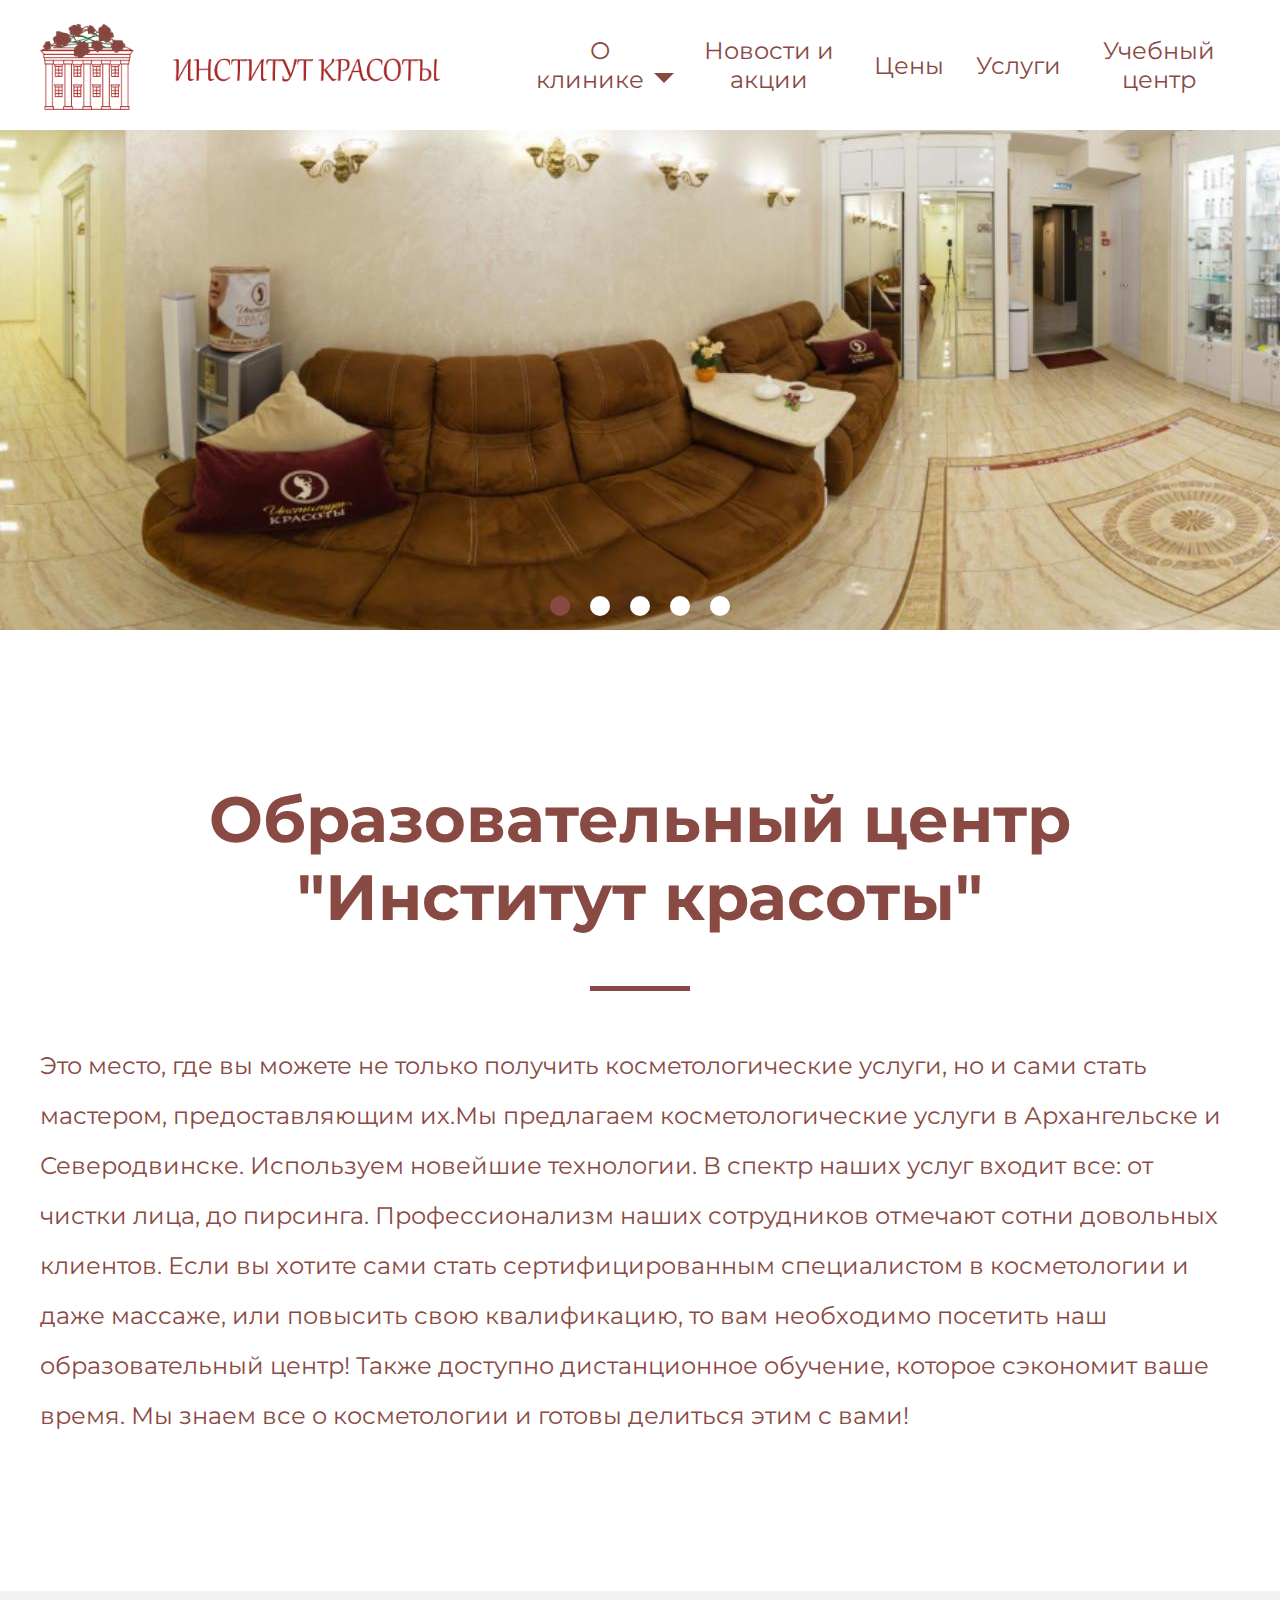
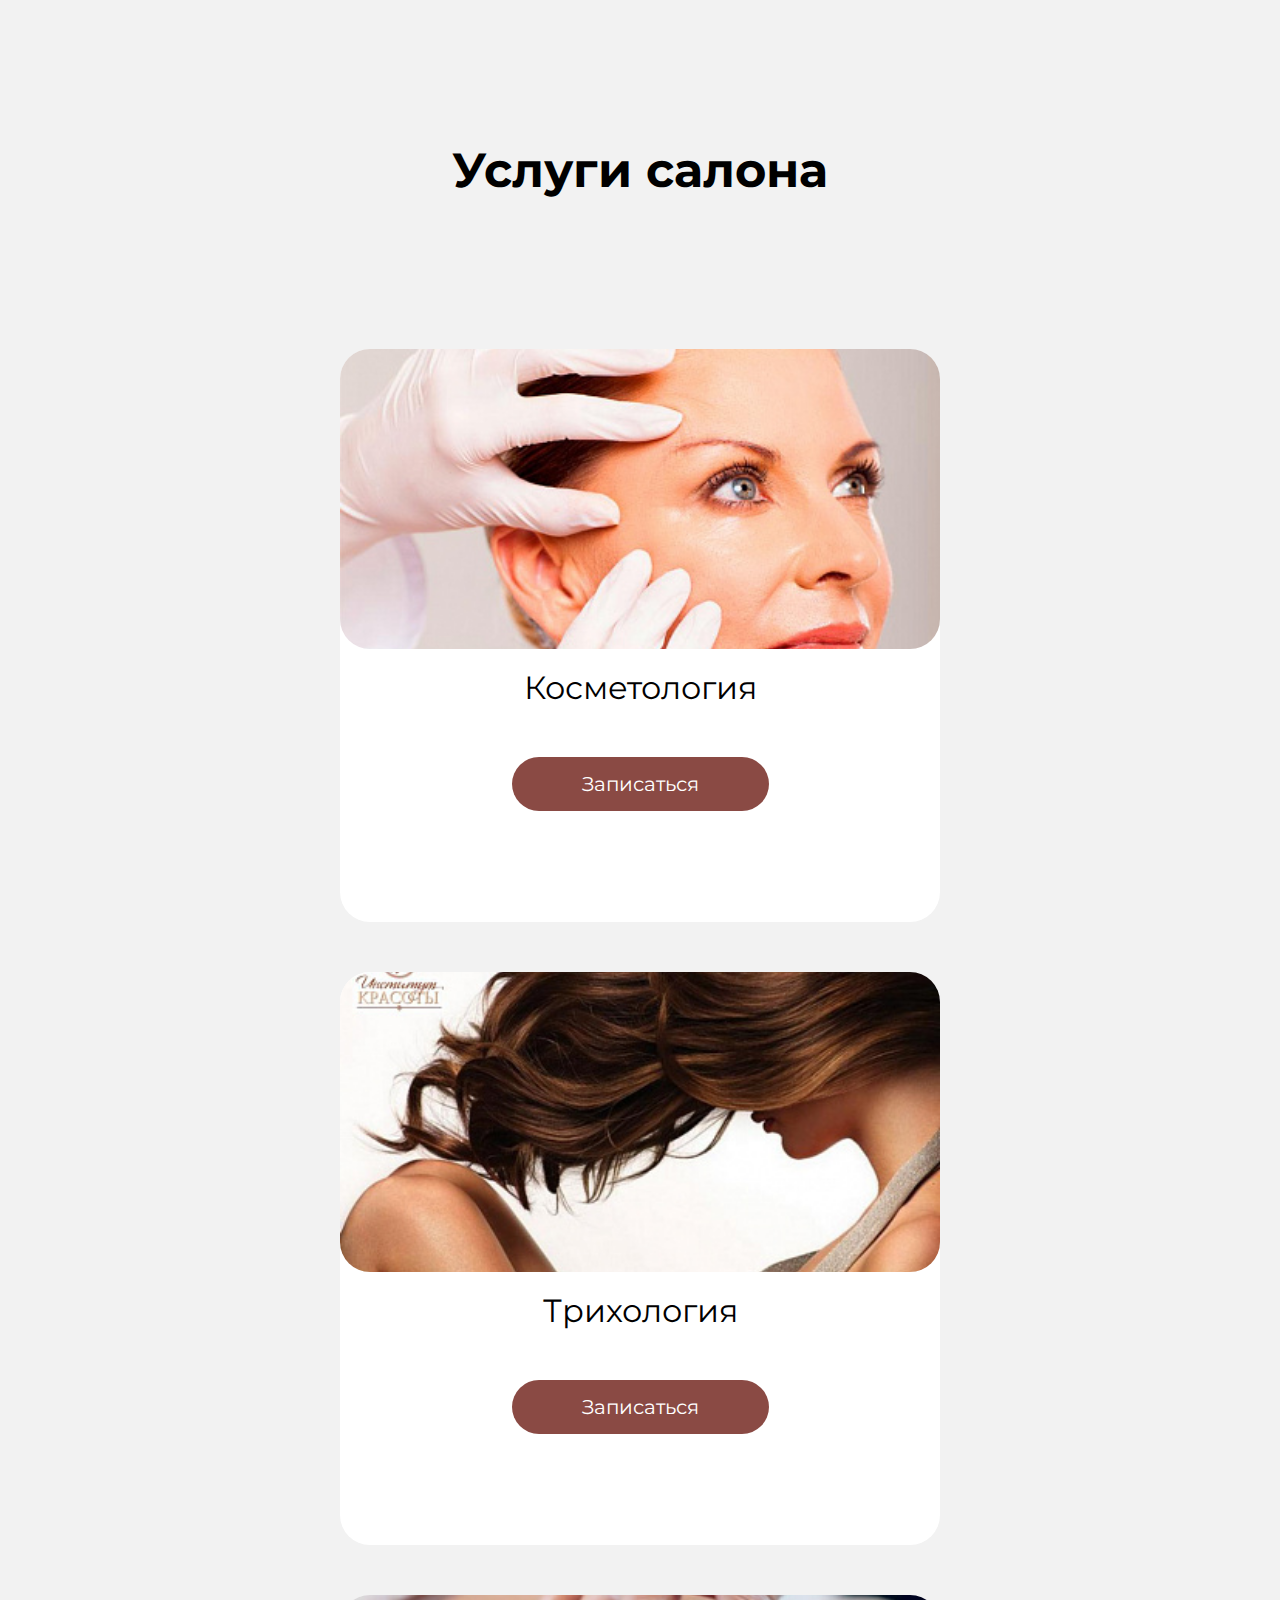
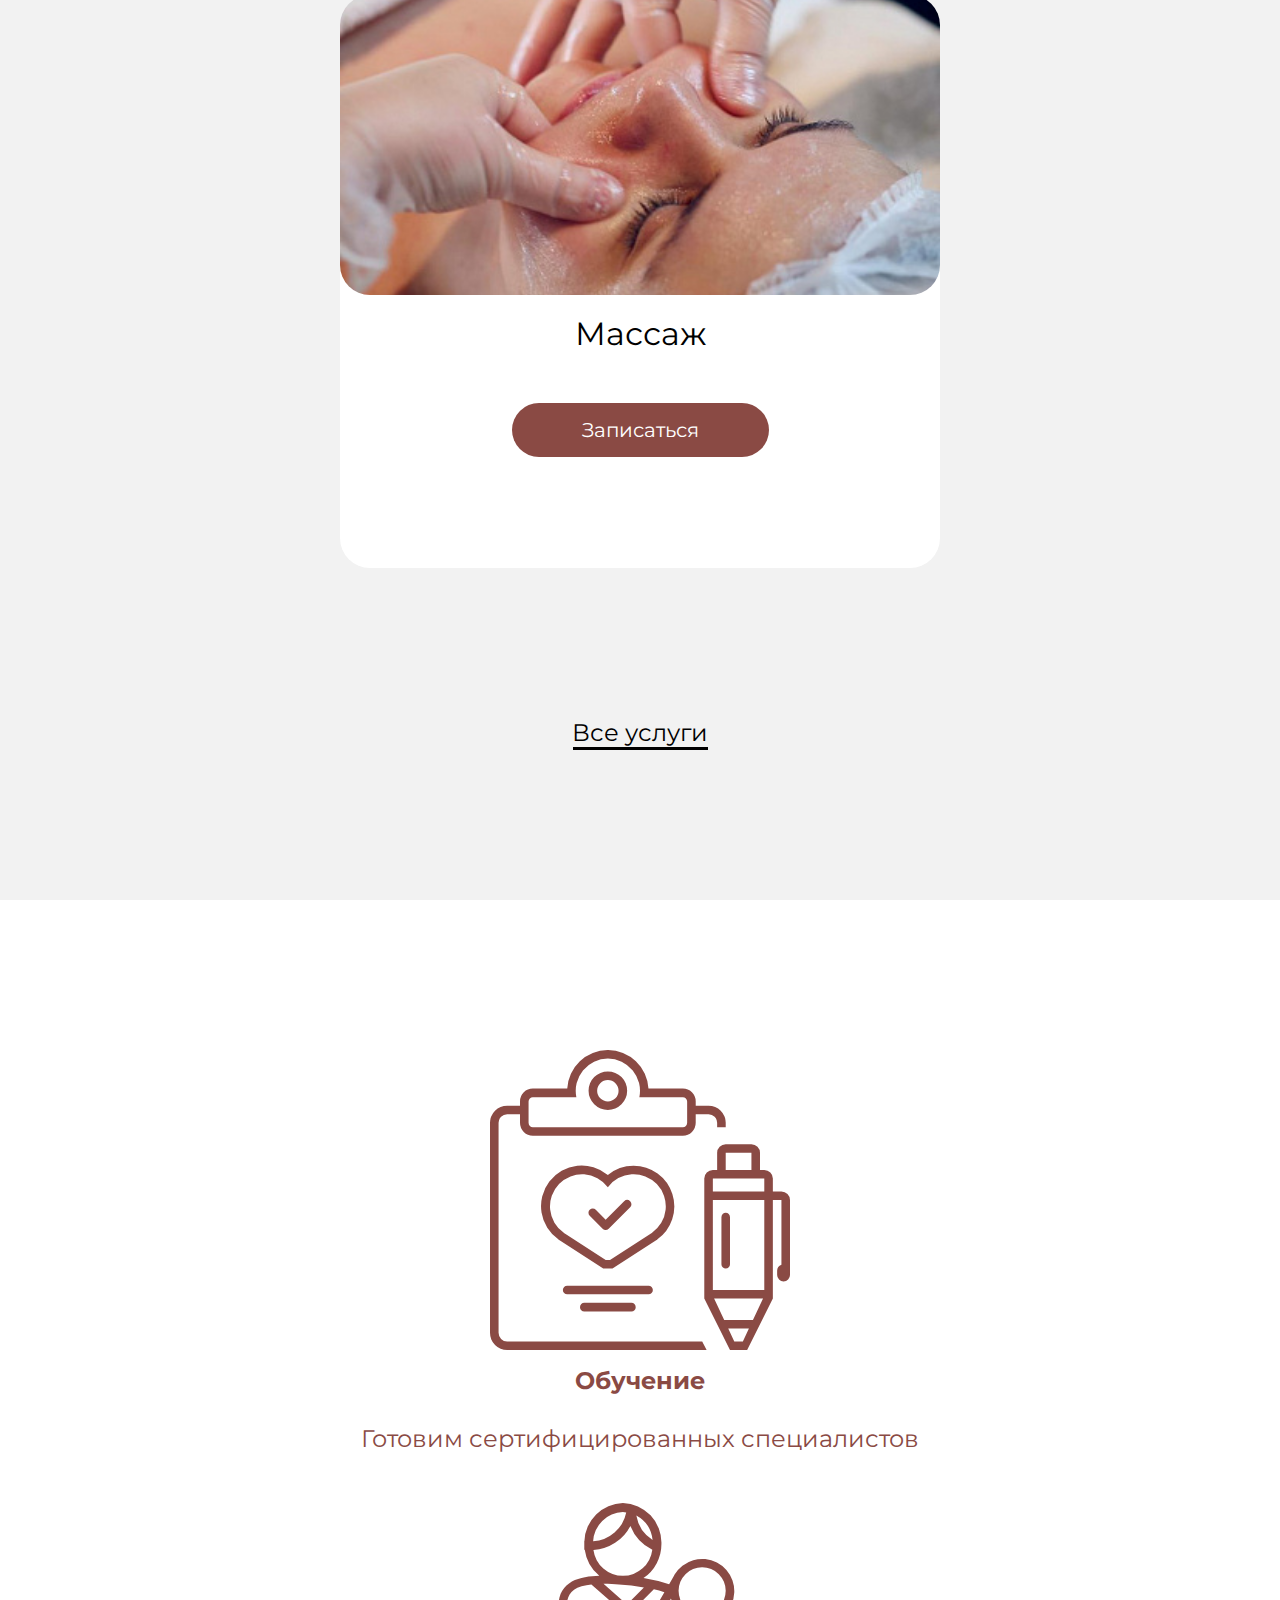
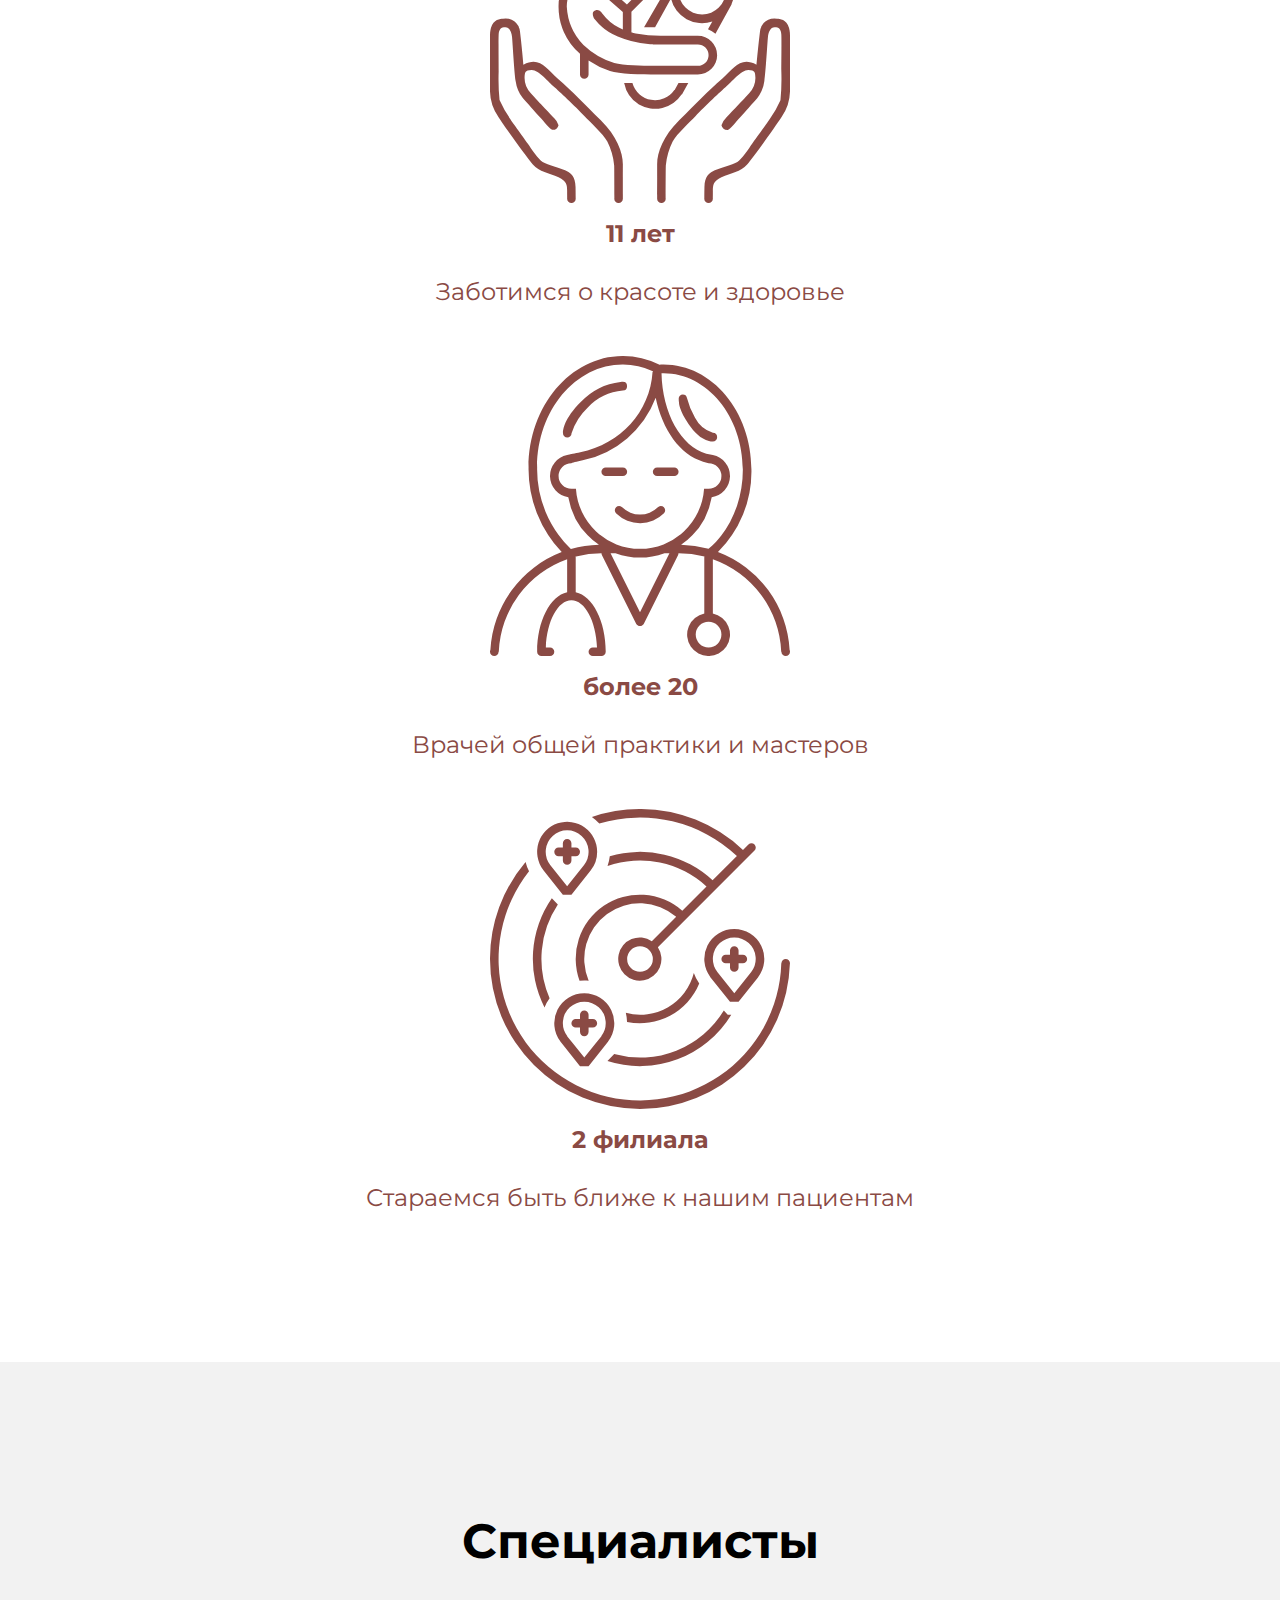
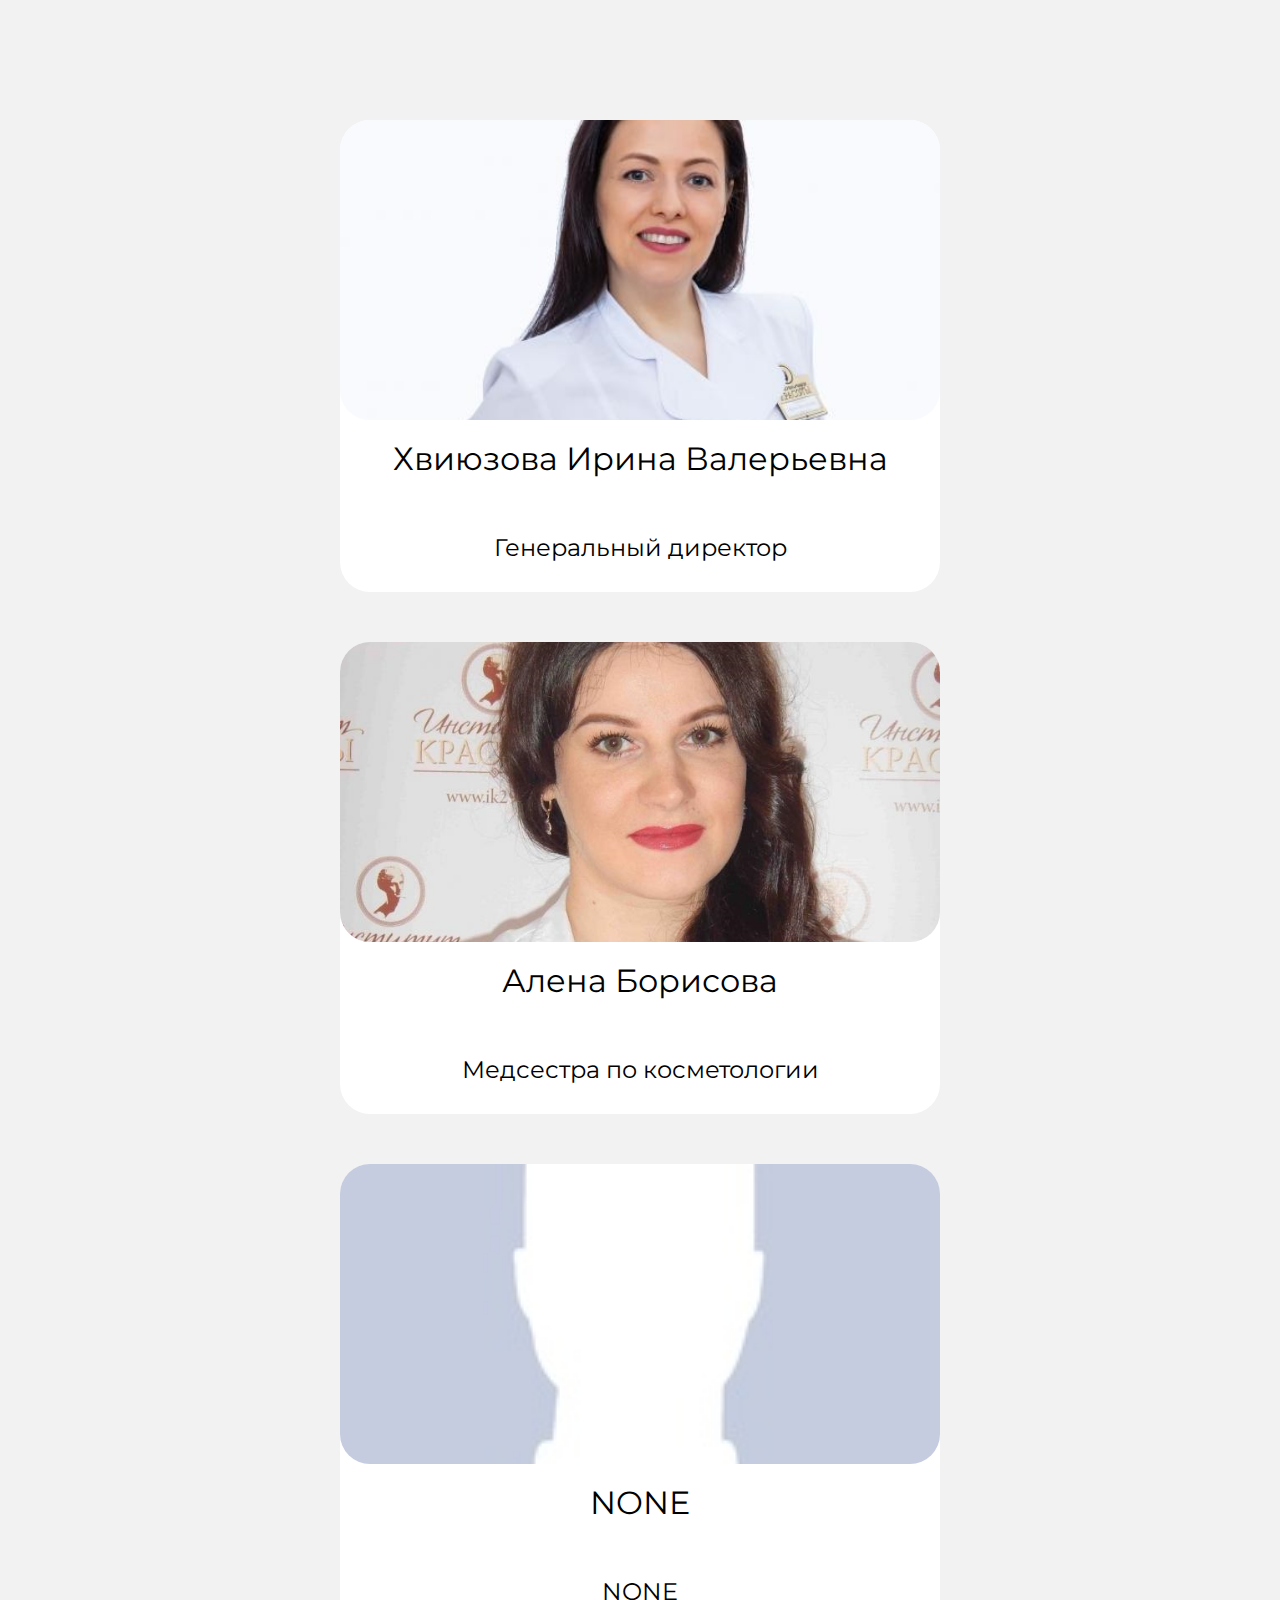
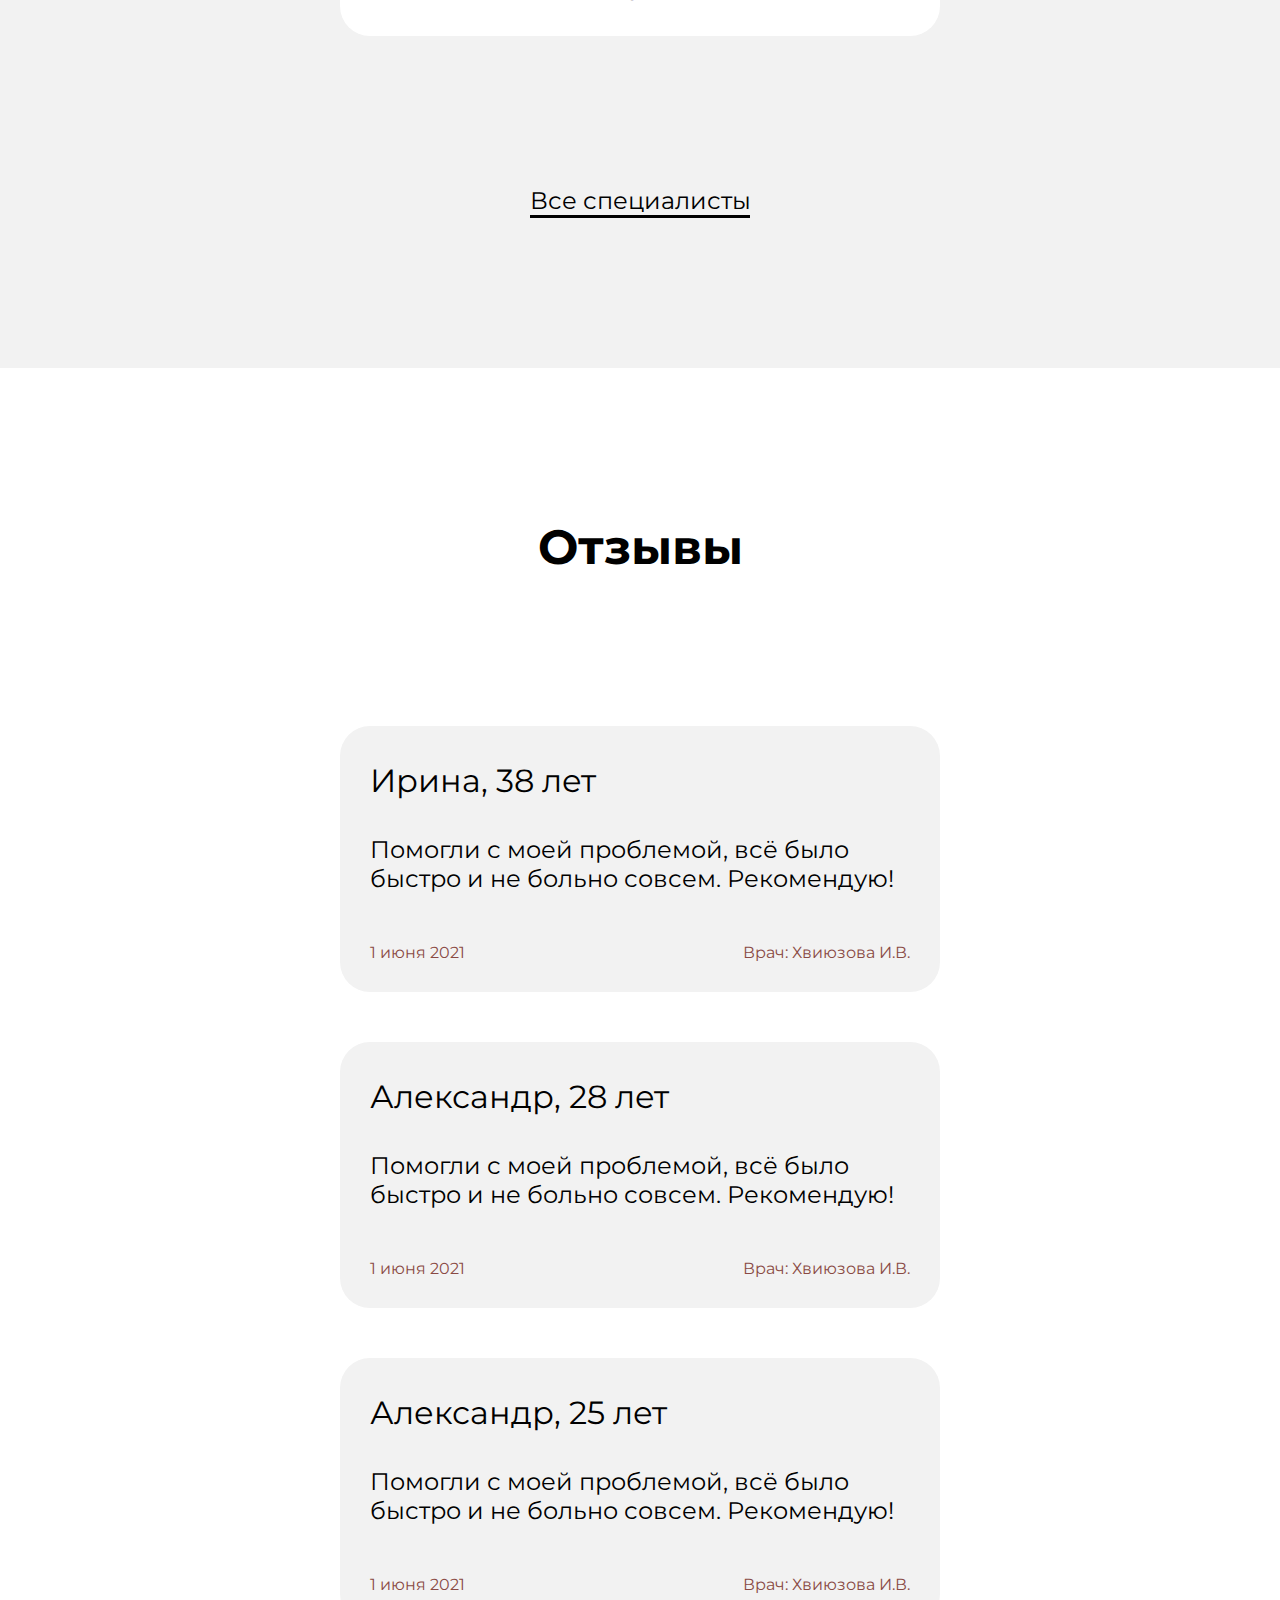
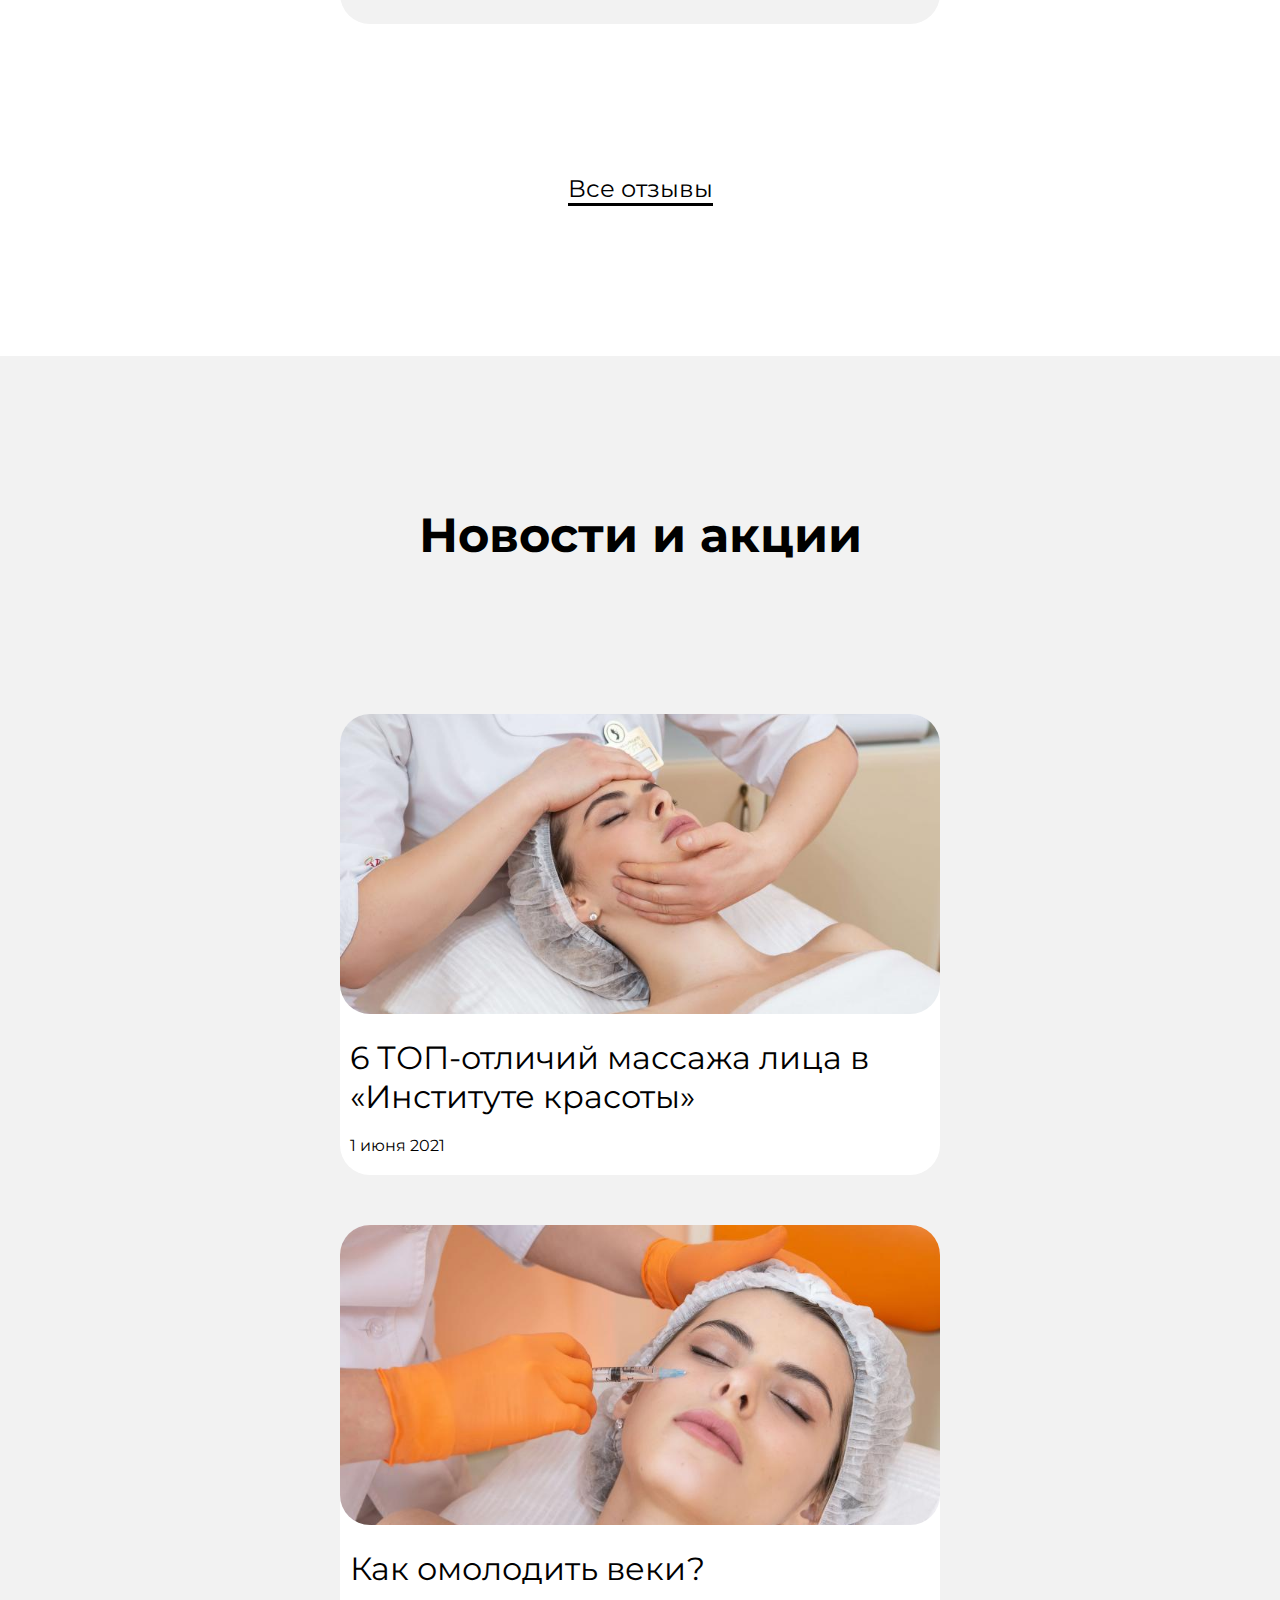
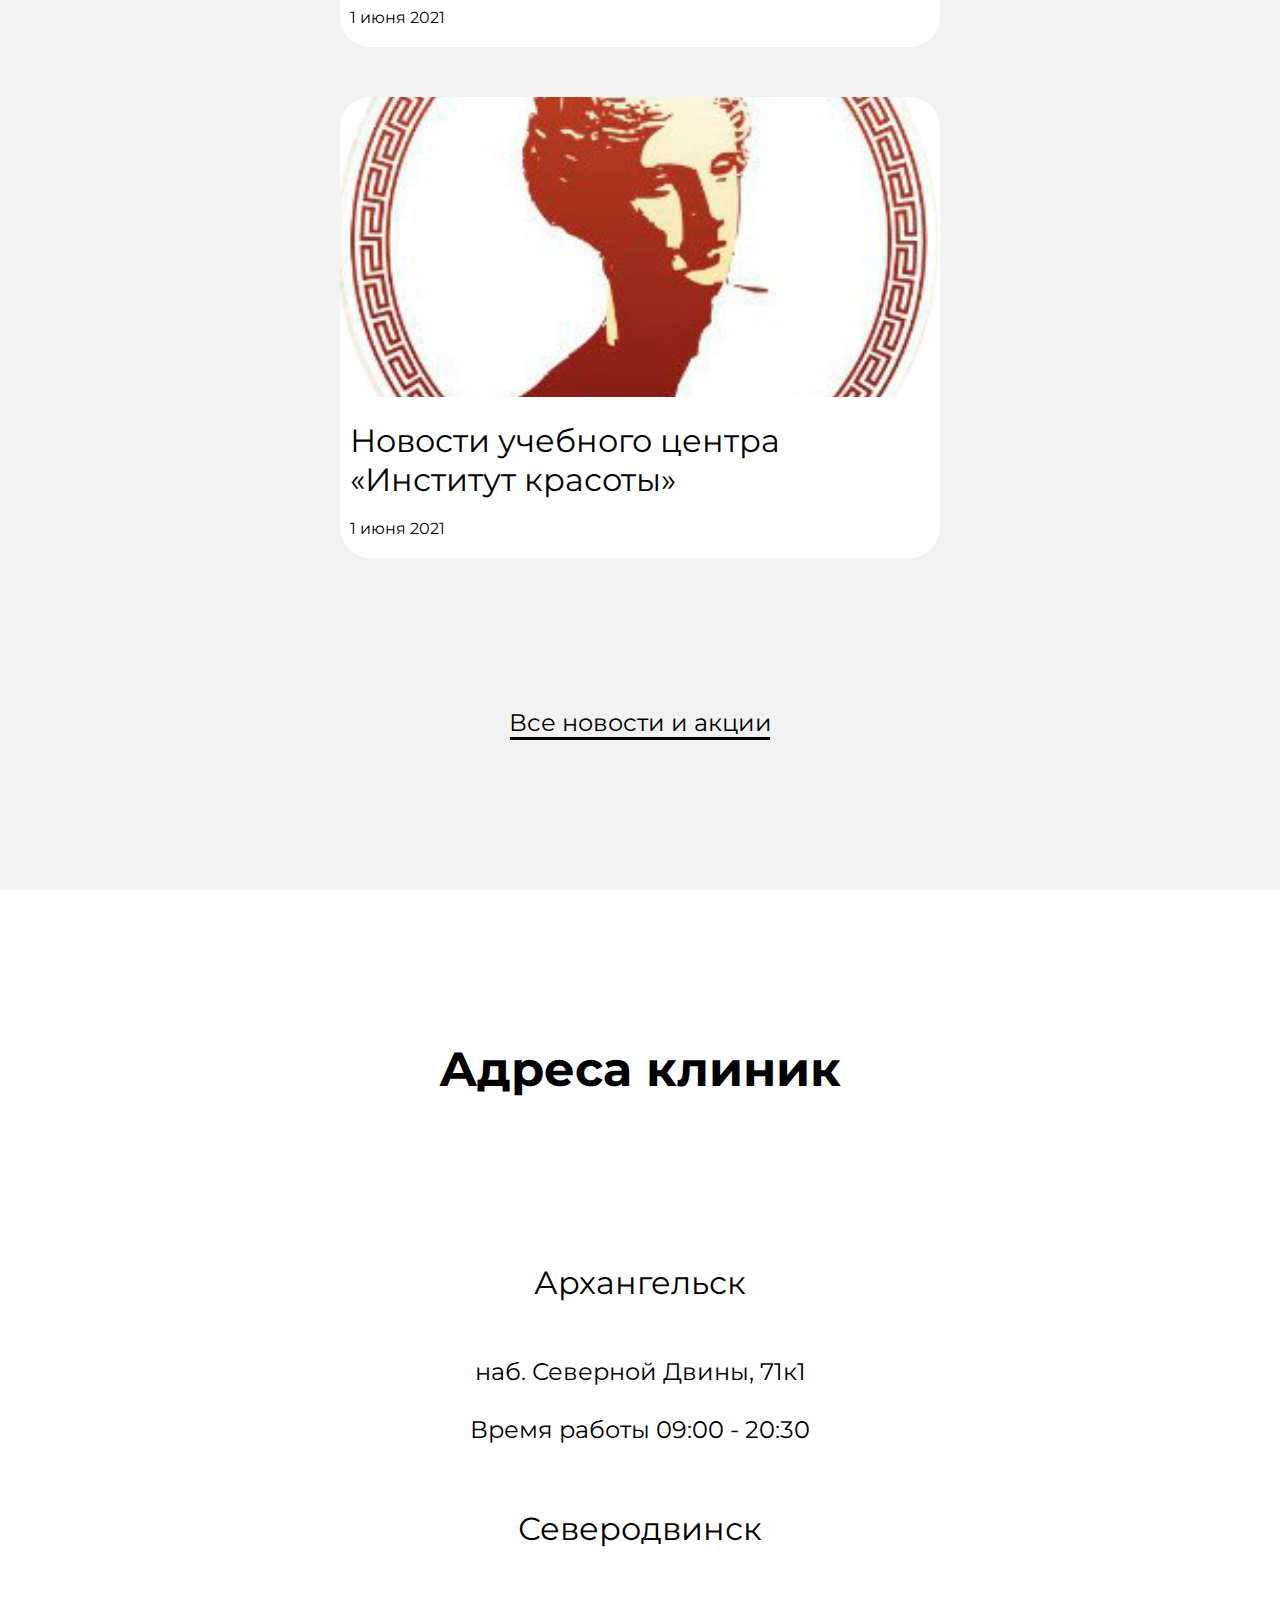
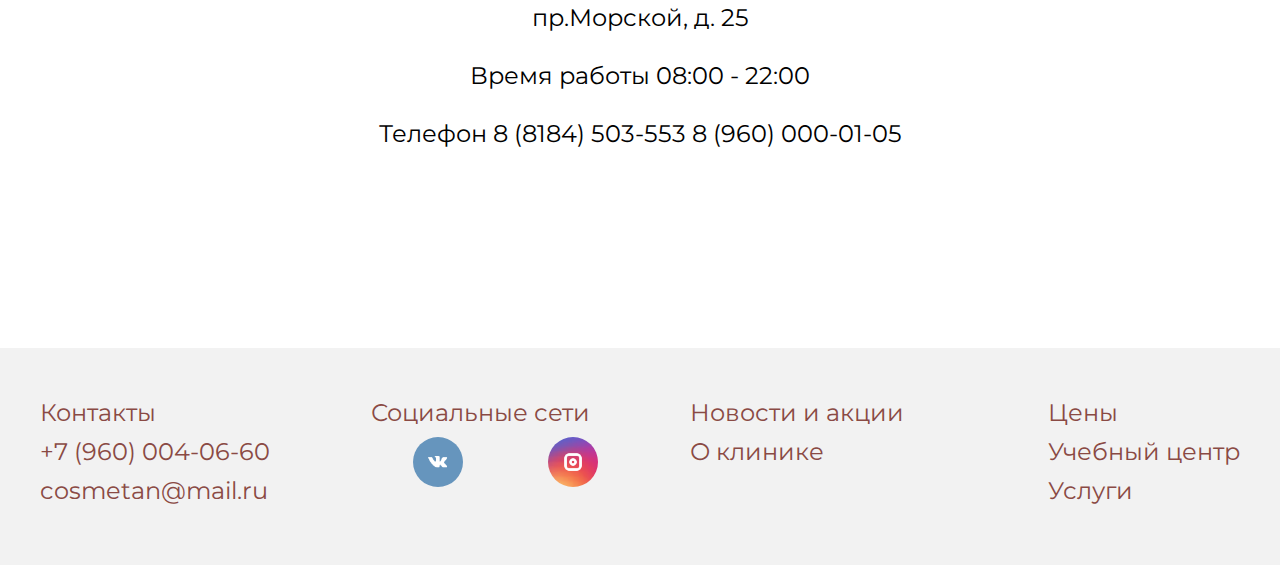
==== main.html @ 5285e758 "first-upload" ====
<!DOCTYPE html>
<html lang="en">
<head>
    <meta charset="UTF-8">
    <meta http-equiv="X-UA-Compatible" content="IE=edge">
    <link rel="stylesheet" href="style.css">
    <link rel="preconnect" href="https://fonts.googleapis.com">
    <link rel="preconnect" href="https://fonts.gstatic.com" crossorigin>
    <link href="https://fonts.googleapis.com/css2?family=Lato:wght@100&family=Montserrat:wght@400;900&display=swap" rel="stylesheet">
    <meta name="viewport" content="width=device-width, initial-scale=1.0">
    <title>Главная</title>
</head>
<body>
    <header>
        <div class="contentup">
            <div class="logo">
                <img src="img/лого.png" alt="">
             </div>
            <nav>
                <ul>
                    <li class="dropdown">
                        <a class="dropbtn" href="#">О клинике</a>
                        <div class="drop-cont">
                            <a href="#about">О клинике</a>
                            <a href="#spec">Специалисты</a>
                            <a href="#adv">Преимущества</a>
                        </div>
                    </li>
                    <li>
                        <a class="def" href="#news">Новости и акции</a>
                    </li>
                    <li>
                        <a class="def" href="">Цены</a>
                    </li>
                    <li>
                        <a class="def" href="#serv">Услуги</a>
                    </li>
                    <li>
                        <a class="def" href="">Учебный центр</a>
                    </li>
                </ul>
            </nav>
        </div>
    </header>

    <section class="container">
        <div class="slider">
            <div class="slider-line">
              <img src="img/image1.jpg" alt="Slide 1">
              <img src="img/image2.jpg" alt="Slide 2">
              <img src="img/image3.jpg" alt="Slide 3">
              <img src="img/image4.jpg" alt="Slide 3">
              <img src="img/image5.jpg" alt="Slide 3">
            </div>
            <div id="navLinks">
                <ul>
                    <li class="itemLinks" id="one"></li>
                    <li class="itemLinks" id="two"></li>
                    <li class="itemLinks" id="three"></li>
                    <li class="itemLinks" id="four"></li>
                    <li class="itemLinks" id="five"></li>
                </ul>
            </div>
        </div>
    </section>

    <section class="aboutCompany" id="about">
        <div class="content">
            <h1>Образовательный центр "Институт красоты"</h1>
            <div class="hr"></div>
            <p>Это место, где вы можете не только получить косметологические услуги, но и сами стать мастером, предоставляющим их.Мы предлагаем косметологические услуги в Архангельске и Северодвинске. Используем новейшие технологии. В спектр наших услуг входит все: от чистки лица, до пирсинга. Профессионализм наших сотрудников отмечают сотни довольных клиентов. Если вы хотите сами стать сертифицированным специалистом в косметологии и даже массаже, или повысить свою квалификацию, то вам необходимо посетить наш образовательный центр! Также доступно дистанционное обучение, которое сэкономит ваше время. Мы знаем все о косметологии и готовы делиться этим с вами!</p>
        </div>
    </section>

    <section class="services" id="serv">
        <div class="content" id="grey">
            <h2>Услуги салона</h2>
            <div class="cards">
                <div class="card">
                    <div class="card-img">
                        <img src="img/card-img-1.jpeg" alt="">
                    </div>
                    <div class="card-h">
                        <h3>Косметология</h3>
                    </div>
                    <div class="but-cont">
                        <a href="" class="card-button">Записаться</a>
                    </div>
                </div>

                <div class="card">
                    <div class="card-img">
                        <img src="img/card-img-2.jpeg" alt="">
                    </div>
                    <div class="card-h">
                        <h3>Трихология</h3>
                    </div>
                    <div class="but-cont">
                        <a href="" class="card-button">Записаться</a>
                    </div>
                </div>

                <div class="card">
                    <div class="card-img">
                        <img src="img/card-img-3.jpeg" alt="">
                    </div>
                    <div class="card-h">
                        <h3>Массаж</h3>
                    </div>
                    <div class="but-cont">
                        <a href="" class="card-button">Записаться</a>
                    </div>
                </div>
            </div>
            <div class="all-but">
                <a href="">Все услуги</a>
                <div class="hr"></div>
            </div>
        </div>
    </section>

    <section class="advantages" id="adv">
        <div class="content">
            <div class="adv">
                <div class="adv-img">
                    <img src="img/adv-1.svg" alt="">
                </div>
                <div class="adv-text">
                    <b>Обучение</b><br><br>Готовим сертифицированных специалистов
                </div>
            </div>
            <div class="adv">
                <div class="adv-img">
                    <img src="img/adv-4.svg" alt="">
                </div>
                <div class="adv-text">
                    <b>11 лет</b><br><br>Заботимся о красоте и здоровье
                </div>
            </div>
            <div class="adv">
                <div class="adv-img">
                    <img src="img/adv-3.svg" alt="">
                </div>
                <div class="adv-text">
                    <b>более 20</b><br><br>Врачей общей практики и мастеров
                </div>
            </div>
            <div class="adv">
                <div class="adv-img">
                    <img src="img/adv-2.svg" alt="">
                </div>
                <div class="adv-text">
                    <b>2 филиала</b><br><br>Стараемся быть ближе к нашим пациентам
                </div>
            </div>
        </div>
    </section>

    <section class="specials" id="spec">
        <div class="content" id="grey">
            <h2>Специалисты</h2>
            <div class="cards">
                <div class="card">
                    <div class="card-img">
                        <img src="img/spec-img-1.jpg" alt="">
                    </div>
                    <div class="card-h">
                        <h3>Хвиюзова Ирина Валерьевна</h3>
                    </div>
                    <div class="card-p">
                        <p>Генеральный директор</p>
                    </div>
                </div>

                <div class="card">
                    <div class="card-img">
                        <img src="img/spec-img-2.jpg" alt="">
                    </div>
                    <div class="card-h">
                        <h3>Алена Борисова</h3>
                    </div>
                    <div class="card-p">
                        <p>Медсестра по косметологии</p>
                    </div>
                        
                </div>

                <div class="card">
                    <div class="card-img">
                        <img src="img/spec-img-3.jpg" alt="">
                    </div>
                    <div class="card-h">
                        <h3>NONE</h3>
                    </div>
                    <div class="card-p">
                        <p>NONE</p>
                    </div>
                </div>
            </div>
            <div class="all-but">
                <a href="">Все специалисты</a>
                <div class="hr"></div>
            </div>
        </div>
    </section>

    <section class="reviews">
        <div class="content">
            <h2>Отзывы</h2>
            <div class="cards">
                <div class="card" id="grey">
                    <div class="card-h">
                        <h3>Ирина, 38 лет</h3>
                    </div>
                    <div class="card-p">
                        <p>Помогли с моей проблемой, всё было быстро и не больно совсем. Рекомендую!</p>
                    </div>
                    <div class="dataAndName">
                        <p class="mini-text">1 июня 2021</p>
                        <p class="mini-text">Врач: Хвиюзова И.В.</p>
                    </div>
                </div>
                <div class="card" id="grey">
                    <div class="card-h">
                        <h3>Александр, 28 лет</h3>
                    </div>
                    <div class="card-p">
                        <p>Помогли с моей проблемой, всё было быстро и не больно совсем. Рекомендую!</p>
                    </div>
                    <div class="dataAndName">
                        <p class="mini-text">1 июня 2021</p>
                        <p class="mini-text">Врач: Хвиюзова И.В.</p>
                    </div>
                </div>
                <div class="card" id="grey">
                    <div class="card-h">
                        <h3>Александр, 25 лет</h3>
                    </div>
                    <div class="card-p">
                        <p>Помогли с моей проблемой, всё было быстро и не больно совсем. Рекомендую!</p>
                    </div>
                    <div class="dataAndName">
                        <p class="mini-text">1 июня 2021</p>
                        <p class="mini-text">Врач: Хвиюзова И.В.</p>
                    </div>
                </div>

            </div>
            <div class="all-but">
                <a href="">Все отзывы</a>
                <div class="hr"></div>
            </div>
        </div>
    </section>

    <section class="news" id="news">
        <div class="content" id="grey">
            <h2>Новости и акции</h2>
            <div class="cards">
                <div class="card">
                    <div class="card-img">
                        <img src="img/news-img-1.jpg" alt="">
                    </div>
                    <div class="card-h">
                        <h3>6 ТОП-отличий массажа лица в «Институте красоты»</h3>
                    </div>
                    <div class="data">
                        <p class="mini-text">1 июня 2021</p>
                    </div>
                </div>
                <div class="card">
                    <div class="card-img">
                        <img src="img/news-img-2.jpg" alt="">
                    </div>
                    <div class="card-h">
                        <h3>Как омолодить веки?</h3>
                    </div>
                    <div class="data">
                        <p class="mini-text">1 июня 2021</p>
                    </div>
                </div>
                <div class="card">
                    <div class="card-img">
                        <img src="img/news-img-3.jpg" alt="">
                    </div>
                    <div class="card-h">
                        <h3>Новости учебного центра «Институт красоты»</h3>
                    </div>
                    <div class="data">
                        <p class="mini-text">1 июня 2021</p>
                    </div>
                </div>
            </div>
            <div class="all-but">
                <a href="">Все новости и акции</a>
                <div class="hr"></div>
            </div>
        </div>
    </section>

    <section class="adress">
        <div class="content">
            <div class="adr-text">
                <h2>Адреса клиник</h2>
                <div class="adr1">
                    <div class="card-h">
                        <h3>Архангельск</h3>
                    </div>
                    <div class="card-p">
                        <p>наб. Северной Двины, 71к1<br><br>

                            Время работы
                            09:00 - 20:30</p>
                    </div>
                </div>
                <div class="adr2">
                    <div class="card-h">
                        <h3>Северодвинск</h3>
                    </div>
                    <div class="card-p">
                        <p>пр.Морской, д. 25<br><br>

                            Время работы
                            08:00 - 22:00<br><br>
                            
                            Телефон
                            8 (8184) 503-553
                            8 (960) 000-01-05</p>
                    </div>
                </div>
            </div>
            <div class="adr-map">
                <script type="text/javascript" charset="utf-8" async src="https://api-maps.yandex.ru/services/constructor/1.0/js/?um=constructor%3Aec0ab8ac91f33d7d36b836fcf4113d2501259d5ebb3d8e4cb9d36748457c3124&amp;width=100%&amp;height=750&amp;lang=ru_RU&amp;scroll=true"></script>
            </div>
        </div>
    </section>

    <footer>
        <div class="content">
            <div class="left">
                <div class="contacts">
                    <p>Контакты</p>
                    <p>+7 (960) 004-06-60</p>
                    <p>cosmetan@mail.ru</p>
                </div>
                <div class="social">
                    <p>Социальные сети</p>
                    <div class="imgs">
                        <div class="soc-img">
                            <img src="img/вк.png" alt="">
                        </div>
                        <div class="soc-img">
                            <img src="img/инст.png" alt="">
                        </div>
                    </div>

                </div>
            </div>
            <div class="right">
                <div class="navig">
                    <a href="">Новости и акции</a>
                    <a href="">О клинике</a>
                </div>
                <div class="navig">
                    <a href="">Цены</a>
                    <a href="">Учебный центр</a>
                    <a href="">Услуги</a>
                </div>
            </div>
        </div>
    </footer>
<script src="js/script.js"></script>
</body>
</html>
---- style.css ----
*{
    padding: 0;
    margin: 0;
    font-family: 'Montserrat';
    scroll-behavior:smooth;
}

img{
    object-fit: cover;
}

.logo img{
    object-fit: fill;
}

body{
    overflow-x: hidden;
}
.content{
    padding: 150px 160px 150px 160px;
}

.dropbtn {
    color: #8A4A44;
    font-size: 24px;
    border: none;
    text-decoration: none;
    transition: 0.5s;
}

.dropdown {
    position: relative;
    display: inline-block;
}

.drop-cont {
    display: none;
    position: absolute;
    background-color: #ffffff;
    min-width: 100%;
    box-shadow: 0px 0px 4px 2px rgba(0, 0, 0, 0.2);
    z-index: 1;
}

.drop-cont a {
    font-size: 24px;
    color: #8A4A44;
    padding: 5px;
    text-decoration: none;
    display: block;
    transition: 0.5s;
}

.drop-cont a:hover {background-color: #ddd;}

.dropdown:hover .drop-cont {display: block;}

.dropdown:hover .dropbtn, li:hover .def{color: #000000;}

.dropdown::after{
    content: ''; 
    position: relative;
    right: -10px;
    top: 10px;
    border: 10px solid transparent;
    border-top: 10px solid #8A4A44;
}

a{
    text-decoration: none;
}

li a{
    color: #8A4A44;
    font-size: 24px;
    transition: 0.5s;
    margin: auto;
}

ul{
    display: flex;
    height: 100%;
}

li{
    list-style-type: none;
    padding: 16px;
    display: inline-block;
    margin: auto;
}

.logo img{
    height: auto;
    width: 600px;
}

.logo{
    width: 40%;
    padding-top: 20px;
    padding-bottom: 20px;
}

nav{
    width: 60%;
    text-align: center;
    padding-top: 20px;
    padding-bottom: 20px;
}

.drop-cont a{
    text-align: left;
}

header .contentup{
    padding-top: 10px;
    padding-bottom: 10px;
    display: flex;
    justify-content: space-between;
    padding: 0 160px 0 160px;
}

.slider{
    width: 100vw;
    height: 500px;
    white-space:nowrap;
    min-width: 100vw;
    overflow-x: hidden;
}

.slider-line img{
    width: 100vw;
    min-width: 100vw;
    object-fit: cover
}

.slider-line{
    width: 500%;
    height: 500px;
    display: flex;
    position: relative;
    left: 0 ;
    transition: all ease 1s;
}

#navLinks {
    text-align: center;
    width: 100%;
    position: absolute;
    z-index: 1;
    top: 580px;
}
#navLinks ul {
    margin: 0px;
    padding: 0px;
    display: inline-block;
    margin-top: 6px;
}
#navLinks ul li {
    float: left;
    text-align: center;
    margin: 10px;
    list-style: none;
    cursor: pointer;
    background-color: #ffffff;
    padding: 10px;
    border-radius: 50%;
}

h1{
    font-size: 64px;
    text-align: center;
    color: #8A4A44;
}

.hr{
    width: 100px;
    height: 5px;
    background-color: #8A4A44;
    margin-left: auto;
    margin-right: auto;
    margin-top: 50px;
    margin-bottom: 50px;
}

p{
    font-size: 24px;
    color: #8A4A44;
}

.aboutCompany .content p{
    line-height: 50px;
}

h2{
    font-size: 48px;
    text-align: center;
    color: #000000;
    margin-bottom: 150px;
}

#grey{
    background-color: #F2F2F2;
}

.cards{
    display: flex;
    height: auto;
    justify-content: space-between;
}

.card, .card-img img{
    border-radius: 30px;
}

.card-img img{
    height: 300px;
    width: 450px;
}

.card{
    background-color: #ffffff;
    width: 450px;
    display: flex;
    flex-direction: column;
    justify-content: space-between;
}

.card-h{
    text-align: center;
}

h3{
    font-size: 32px;
    font-weight: normal;
    padding: 15px 0 15px 0;
}

.but-cont{
    width: 100%;
    height: 150px;
    text-align: center;
    padding-top: 50px;
}

.card-button{
    background-color: #8A4A44;
    font-size: 20px;
    text-align: center;
    width: 250px;
    height: 50px;
    padding: 15px 70px 15px 70px;
    color: #ffffff;
    border-radius: 30px;
}

.all-but{
    font-size: 24px;
    text-align: center;
    margin-top: 150px;
}

.all-but a{
    color: #000000;
}

.all-but .hr{
    background-color: #000000;
    margin: 0;
    margin-left: auto;
    margin-right: auto;
    width: 135px;
    height: 3px;
}

.adv-img img{
    background-color: #8A4A44;
    width: 190px;
}

.advantages .content{
    display: flex;
    text-align: center;
    justify-content: space-between;
    color: #8A4A44;
    font-size: 24px;
}

.adv{
    height: auto;
    width: 330px;
}

.adv-text{
    margin-top: 10px;
}

.card-p p{
    color: #000000;
    text-align: center;
    margin-top: 40px;
    padding-bottom: 30px;
}

.specials .hr{
    width: 220px;
}

.reviews .card-p p, .reviews .card-h{
    text-align: left;
    padding-left: 30px;
    padding-top: 20px;
    padding-right: 30px;
}

.reviews .card-p p{
    margin-top: 0;
}

.reviews .cards{
    height: auto;
}

.mini-text{
    font-size: 16px;
}

.dataAndName{
    display: flex;
    justify-content: space-between;
    padding-left: 30px;
    padding-right: 30px;
    margin-top: 20px;
    padding-bottom: 30px;
}

.reviews .hr{
    width: 145px;
}

.news .card-h{
    text-align: left;
    padding-left: 10px;
    padding-top: 5px;
    padding-right: 10px;
}

.news .mini-text{
    color: #000000;
    padding-left: 10px;
    padding-top: 5px;
    padding-right: 10px;
    padding-bottom: 20px;
}

.news .hr{
    width: 260px;
}

.adr1{
    margin-bottom: 50px;
}

.adr-text, .adr-map{
    width: 50%;
}


.adress .content{
    display: flex;
    justify-content: space-between;
}

.adress p{
    padding-bottom: 0;
}

footer{
    background-color: #F2F2F2;
}

footer .content{
    display: flex;
    justify-content: space-between;
    padding-top: 50px;
    padding-bottom: 50px;
}

footer .left, footer .right{
    display: flex;
    justify-content: space-between;
    width: 50%;
}

footer .imgs{
    display: flex;
    justify-content: space-around;
}

.contacts p, .social p{
    padding-bottom: 10px;
    padding-right: 50px;
}

.soc-img img{
    border-radius: 300px;
    width: 50px;
}

.navig{
    padding-left: 50px;
    display: flex;
    flex-direction: column;
}

.right a{
    color: #8A4A44;
    font-size: 24px;
    padding-bottom: 10px;
}

@media(max-width: 1800px){
    .logo img{
        width: 400px;
        height: 100%;
    }
}

@media(max-width: 1690px) {
    .cards, .advantages .content, .adress .content{
        flex-direction: column;
        height: auto;
    }
    .card, .adv, .adr-text, .adr-map{
        margin-left: auto;
        margin-right: auto;
        margin-bottom: 50px;
        width: 50%;
    }
    .card img{
        width: 100%;
    }
    .card:last-child, .adv:last-child, .adr-map{
        margin-bottom: 0;
    }
    .adv{
        margin-bottom: 50px;
    }
    .adv-img img{
        width: 300px;
    }
    .adr-map{
        width: 100%;
    }
}

@media(max-width: 1440px){
    .content, header .contentup{
        padding-left: 40px;
        padding-right: 40px;
    }
}

@media(max-width: 1200px){
    .contentup{
        flex-direction: column;
        height: auto;
    }
    nav{
        width: 100%;
    }
    .logo{
        display: none;
        position: absolute;
    }
    #navLinks{
        top: 550px;
    }
    .left, .right{
        flex-direction: column;
        height: auto;
    }
    .left p{
        padding-bottom: 20px;
    }
    .contacts{
        margin-bottom: 20px;
    }
    .imgs{
        width: 50%;
    }
}

@media(max-width: 1000px){
    ul{
        flex-direction: column;
        height: auto;
    }
    li{
        margin-left: 0;
        margin-right: 0;
    }
    .drop-cont a{
        text-align: center;
        padding: 15px;
    }
    li a.def{
        width: 100%;
        display:block;
    }
    #navLinks{
        top: 750px;
    }
    #navLinks ul li{
        padding: 15px;
    }
    .card{
        width: 80%;
    }
    .card-button{
        padding-top: 30px;
        padding-bottom: 30px;
        padding-left: 80px;
        padding-right: 80px;
        font-size: 25px;
    }
}

@media(max-width: 750px){
    h1{
        font-size: 50px;
    }
    .adv-img img{
        width: 200px;
    }
    .content{
        padding-left: 0;
        padding-right: 0;
    }
    .adv{
        width: 100%;
    }
    .adr-text{
        width: 100%;
    }
}

@media(max-width: 650px){
    footer .content{
        padding-left: 10px;
        padding-right: 10px;
    }
    .left p{
        padding-right: 0;
    }
}

@media(max-width: 570px){
    h1{
        font-size: 40px;
    }
}

@media(max-width: 550px){
    .card-button{
        padding-left: 20px;
        padding-right: 20px;
    }
}

@media(max-width: 470px){
    h2{
        font-size: 30px;
    }
    h1{
        font-size: 35px;
    }
    p, footer .right a, header a, .dropdown a{
        font-size: 20px;
    }
}

@media(max-width: 360px){
    h1{
        font-size: 23px;
    }
}
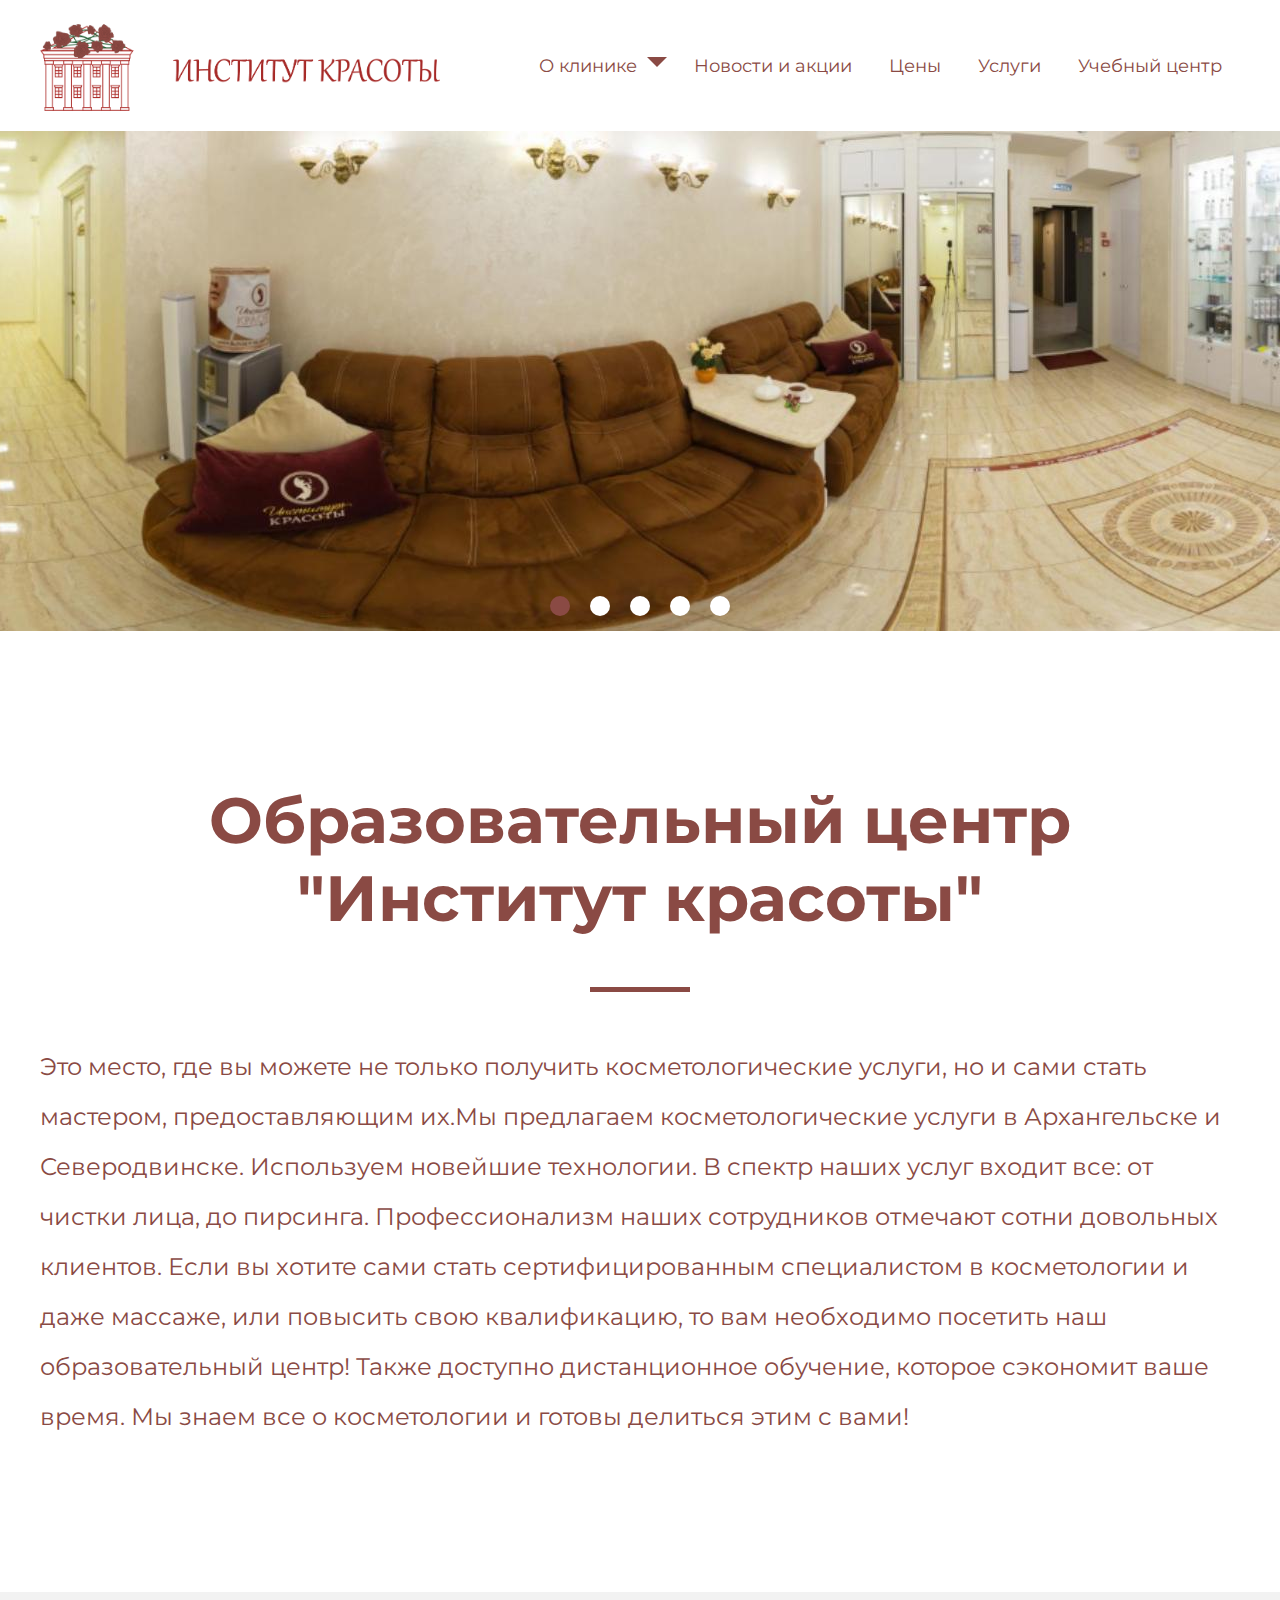
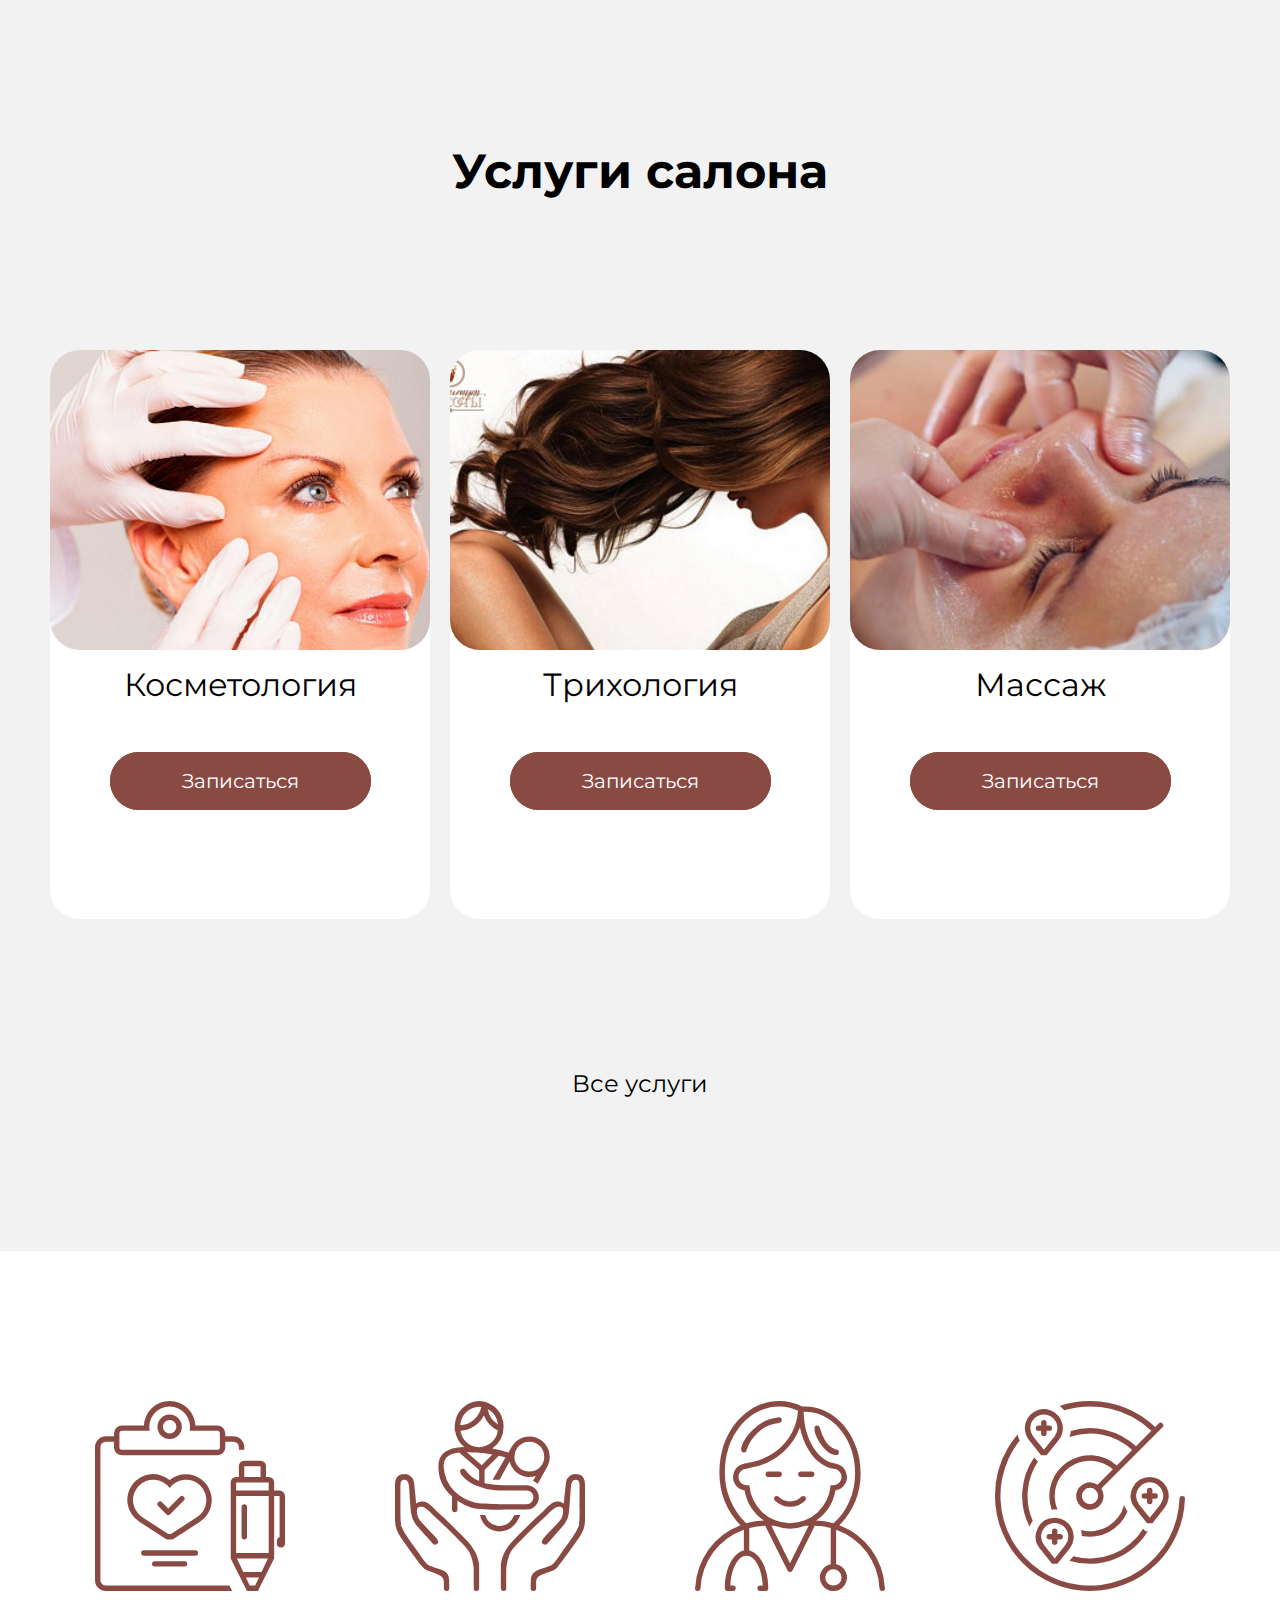
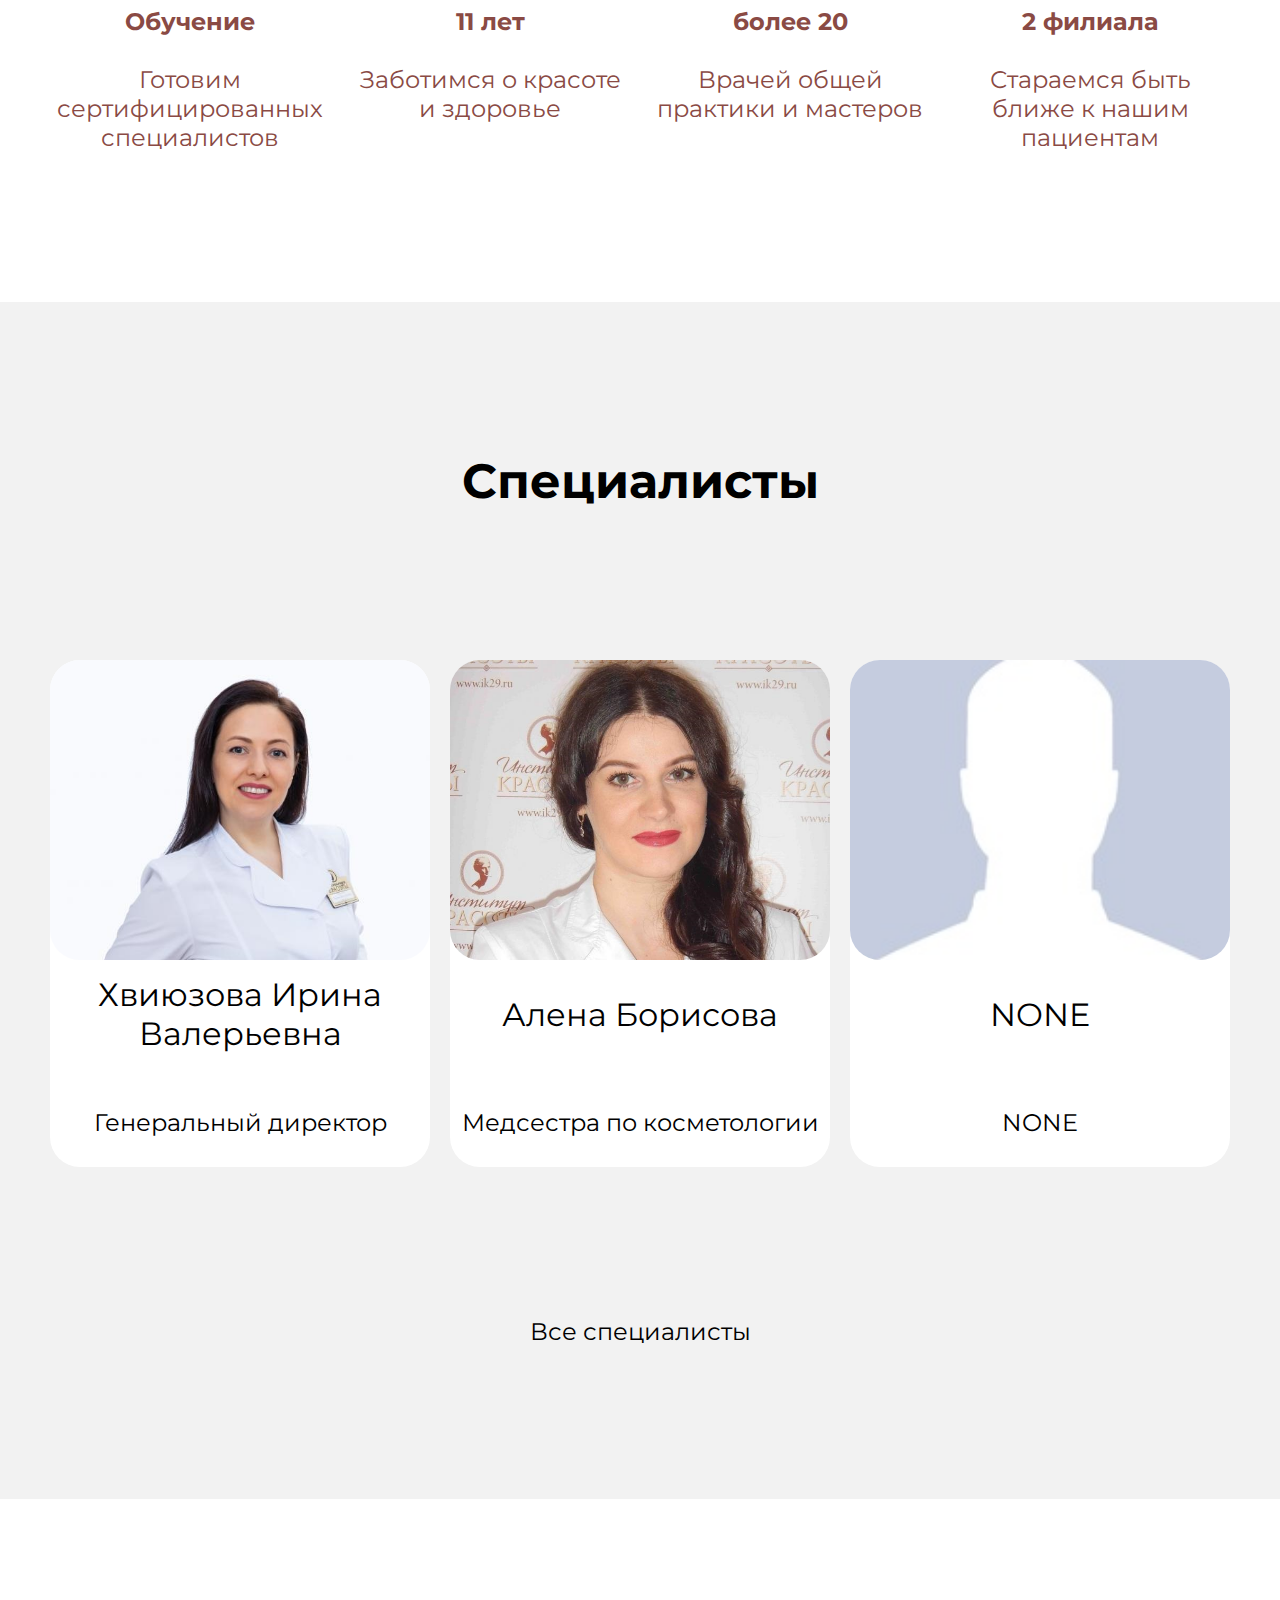
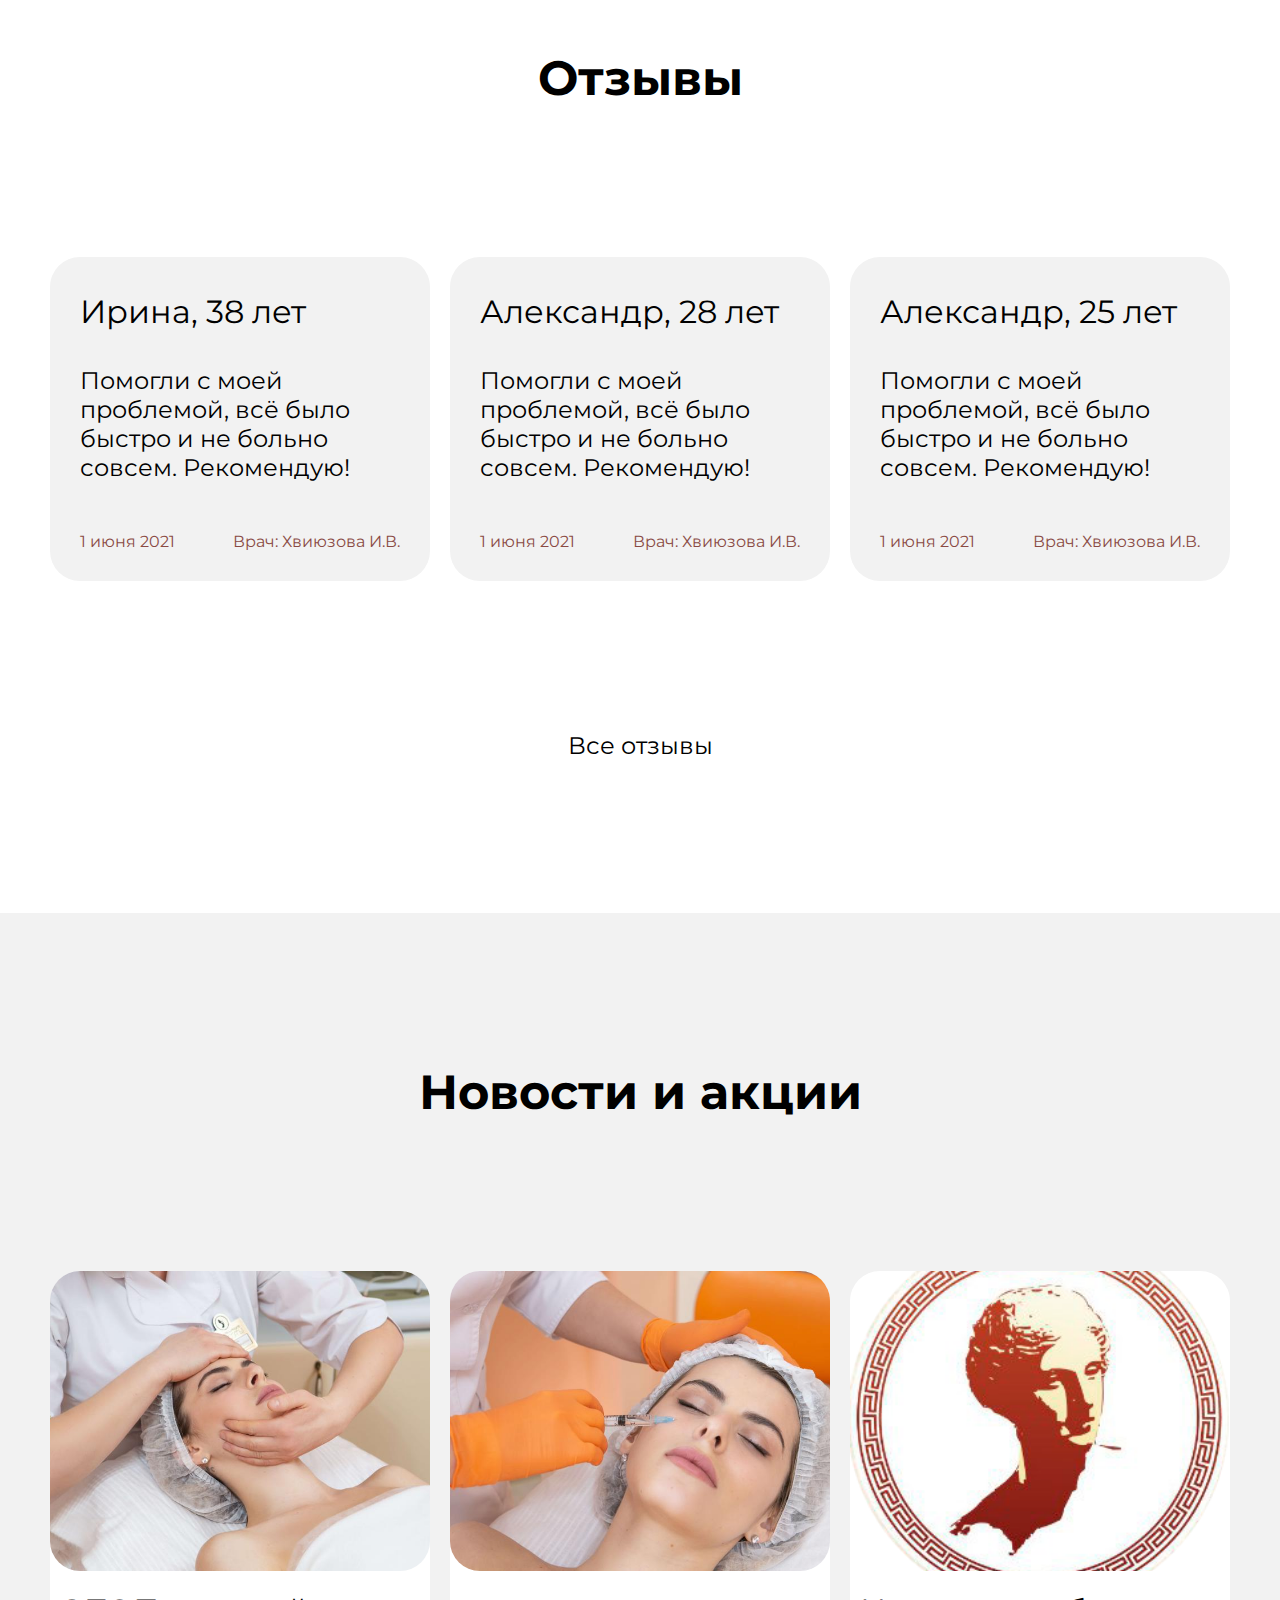
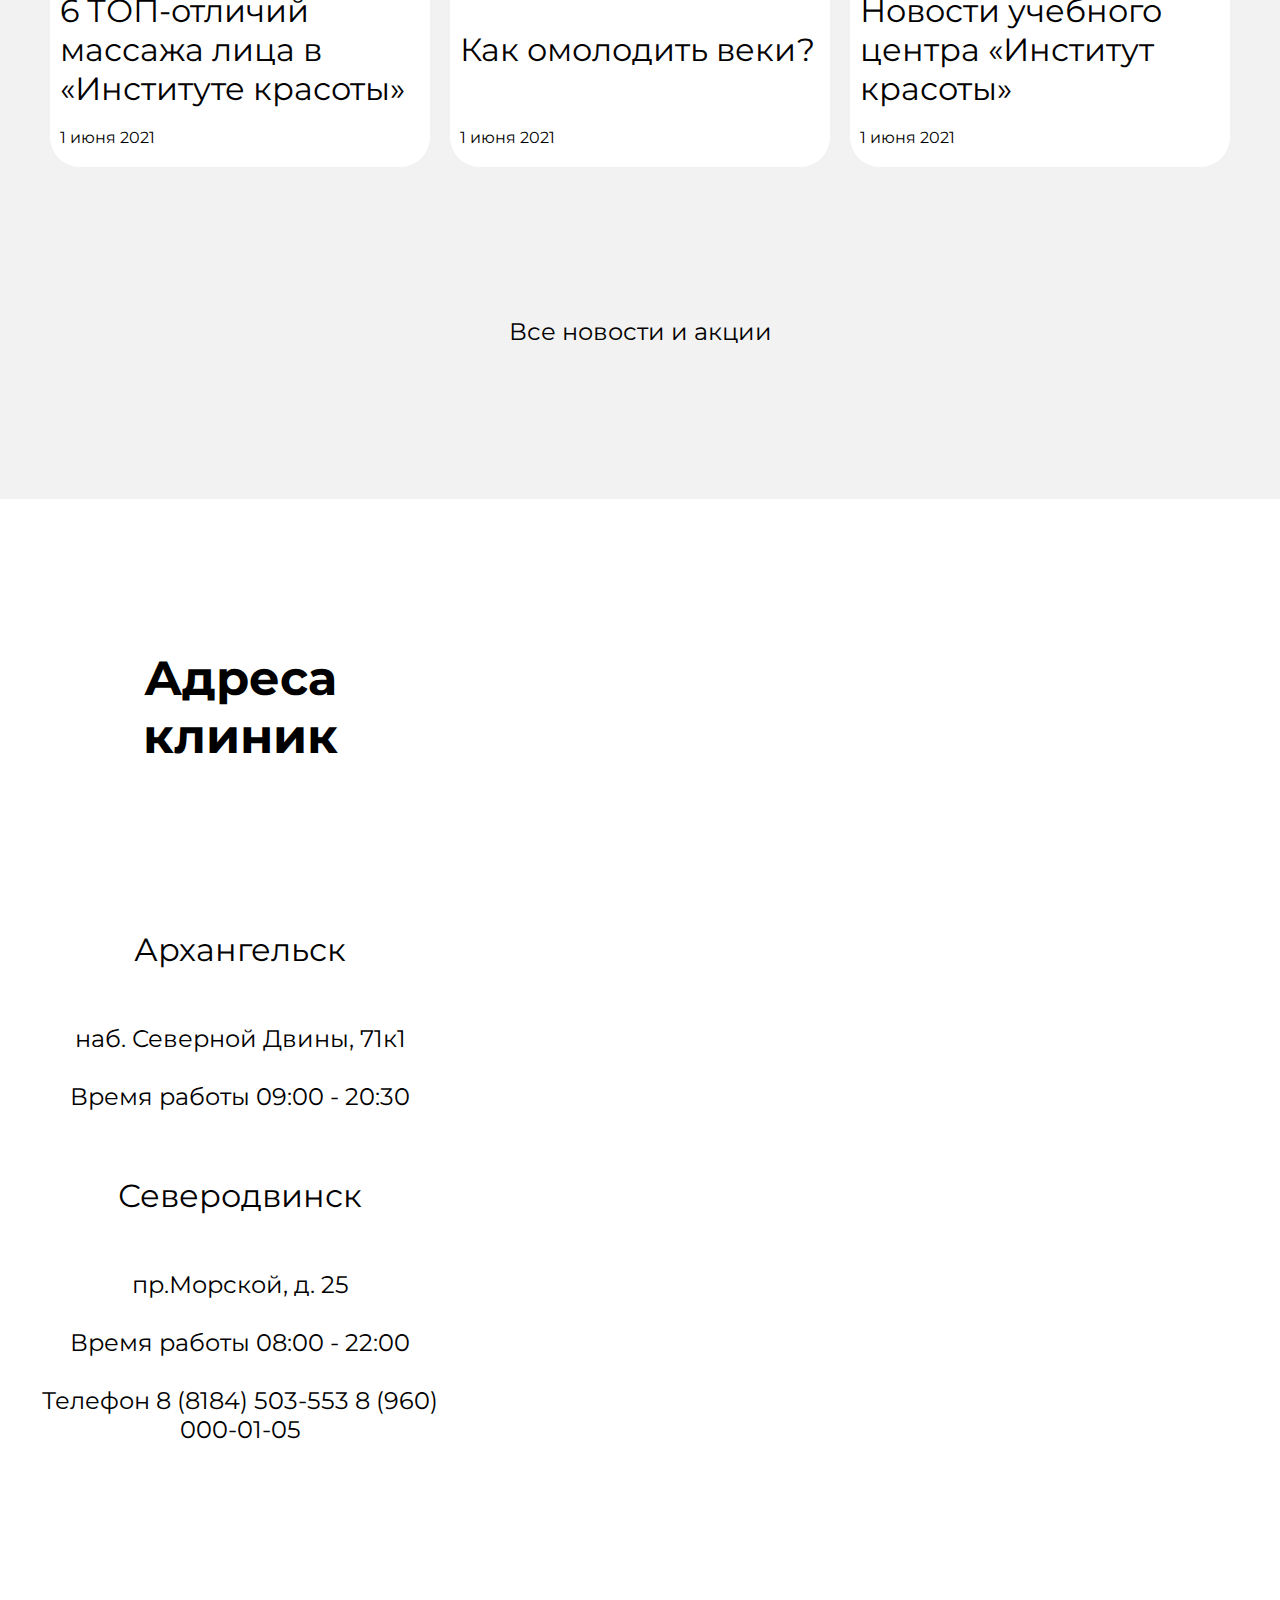
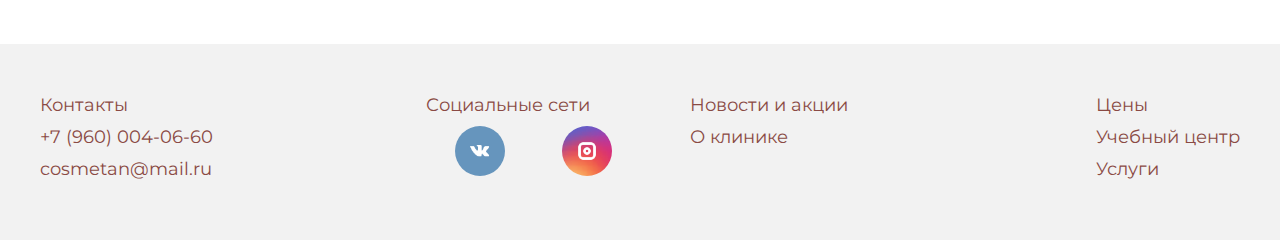
==== commit 2ac9787f: "Bug-fix" ====
--- a/main.html
+++ b/main.html
@@ -14,7 +14,7 @@
     <header>
         <div class="contentup">
             <div class="logo">
-                <img src="img/лого.png" alt="">
+                <a href="main.html" class="main_logo"><img src="img/лого.png" alt=""></a>
              </div>
             <nav>
                 <ul>
--- a/style.css
+++ b/style.css
@@ -7,6 +7,11 @@
 
 img{
     object-fit: cover;
+    -khtml-user-select: none;
+    -o-user-select: none;
+    -moz-user-select: none;
+    -webkit-user-select: none;
+    user-select: none;
 }
 
 .logo img{
@@ -80,6 +85,7 @@
 ul{
     display: flex;
     height: 100%;
+    white-space: nowrap;
 }
 
 li{
@@ -117,6 +123,7 @@
     display: flex;
     justify-content: space-between;
     padding: 0 160px 0 160px;
+    height: auto;
 }
 
 .slider{
@@ -208,14 +215,29 @@
     justify-content: space-between;
 }
 
-.card, .card-img img{
+.card, .card-img{
     border-radius: 30px;
 }
 
+.card-img{
+    overflow: hidden;
+    height: 300px;
+    width: 100%;
+}
+
+.card-img img:hover{
+    height: 110%;
+    width: 110%;
+    transition: 1s;
+
+}
+
 .card-img img{
-    height: 300px;
-    width: 450px;
-}
+    height: 100%;
+    width: 100%;
+    transition: 1s;
+}
+
 
 .card{
     background-color: #ffffff;
@@ -242,15 +264,23 @@
     padding-top: 50px;
 }
 
+.card-button:hover{
+    background-color: #ffffff;
+    color: #000000;
+    transition: 0.5s;
+}
+
 .card-button{
     background-color: #8A4A44;
     font-size: 20px;
+    border: solid #8A4A44 2px;
     text-align: center;
     width: 250px;
     height: 50px;
     padding: 15px 70px 15px 70px;
     color: #ffffff;
     border-radius: 30px;
+    transition: 0.5s;
 }
 
 .all-but{
@@ -268,8 +298,14 @@
     margin: 0;
     margin-left: auto;
     margin-right: auto;
+    width: 0;
+    height: 3px;
+    transition: 0.5s;
+}
+
+.all-but:hover > .hr{
     width: 135px;
-    height: 3px;
+    transition: 0.5s;
 }
 
 .adv-img img{
@@ -287,7 +323,7 @@
 
 .adv{
     height: auto;
-    width: 330px;
+    width: 100%;
 }
 
 .adv-text{
@@ -302,8 +338,14 @@
 }
 
 .specials .hr{
+    width: 0;
+}
+
+.specials .all-but:hover > .hr{
     width: 220px;
-}
+    transition: 0.5s;
+}
+
 
 .reviews .card-p p, .reviews .card-h{
     text-align: left;
@@ -334,8 +376,14 @@
 }
 
 .reviews .hr{
+    width: 0;
+}
+
+.reviews .all-but:hover > .hr{
     width: 145px;
-}
+    transition: 0.5s;
+}
+
 
 .news .card-h{
     text-align: left;
@@ -353,8 +401,14 @@
 }
 
 .news .hr{
+    width: 0;
+}
+
+.news .all-but:hover > .hr{
     width: 260px;
-}
+    transition: 0.5s;
+}
+
 
 .adr1{
     margin-bottom: 50px;
@@ -362,6 +416,10 @@
 
 .adr-text, .adr-map{
     width: 50%;
+}
+
+.adr-map iframe{
+    height: 100%;
 }
 
 
@@ -423,14 +481,25 @@
         width: 400px;
         height: 100%;
     }
+    header a, header p, footer p, footer .right a, header .dropdown a{
+        font-size: 20px;
+    }
+    .card{
+        margin-left: 10px;
+        margin-right: 10px;
+    }
 }
 
 @media(max-width: 1690px) {
-    .cards, .advantages .content, .adress .content{
-        flex-direction: column;
-        height: auto;
-    }
-    .card, .adv, .adr-text, .adr-map{
+    .adv{
+        margin-left: 10px;
+        margin-right: 10px;
+    }
+    header a, header p, footer p, footer .right a, header .dropdown a{
+        font-size: 18px;
+    }
+
+    .adr-text, .adr-map{
         margin-left: auto;
         margin-right: auto;
         margin-bottom: 50px;
@@ -439,15 +508,6 @@
     .card img{
         width: 100%;
     }
-    .card:last-child, .adv:last-child, .adr-map{
-        margin-bottom: 0;
-    }
-    .adv{
-        margin-bottom: 50px;
-    }
-    .adv-img img{
-        width: 300px;
-    }
     .adr-map{
         width: 100%;
     }
@@ -458,6 +518,7 @@
         padding-left: 40px;
         padding-right: 40px;
     }
+
 }
 
 @media(max-width: 1200px){
@@ -515,6 +576,9 @@
     }
     .card{
         width: 80%;
+        margin-left: auto;
+        margin-right: auto;
+        margin-bottom: 20px;
     }
     .card-button{
         padding-top: 30px;
@@ -523,6 +587,10 @@
         padding-right: 80px;
         font-size: 25px;
     }
+    .cards, .advantages .content{
+        flex-direction: column;
+        height: auto;
+    }
 }
 
 @media(max-width: 750px){
@@ -574,9 +642,6 @@
     h1{
         font-size: 35px;
     }
-    p, footer .right a, header a, .dropdown a{
-        font-size: 20px;
-    }
 }
 
 @media(max-width: 360px){
